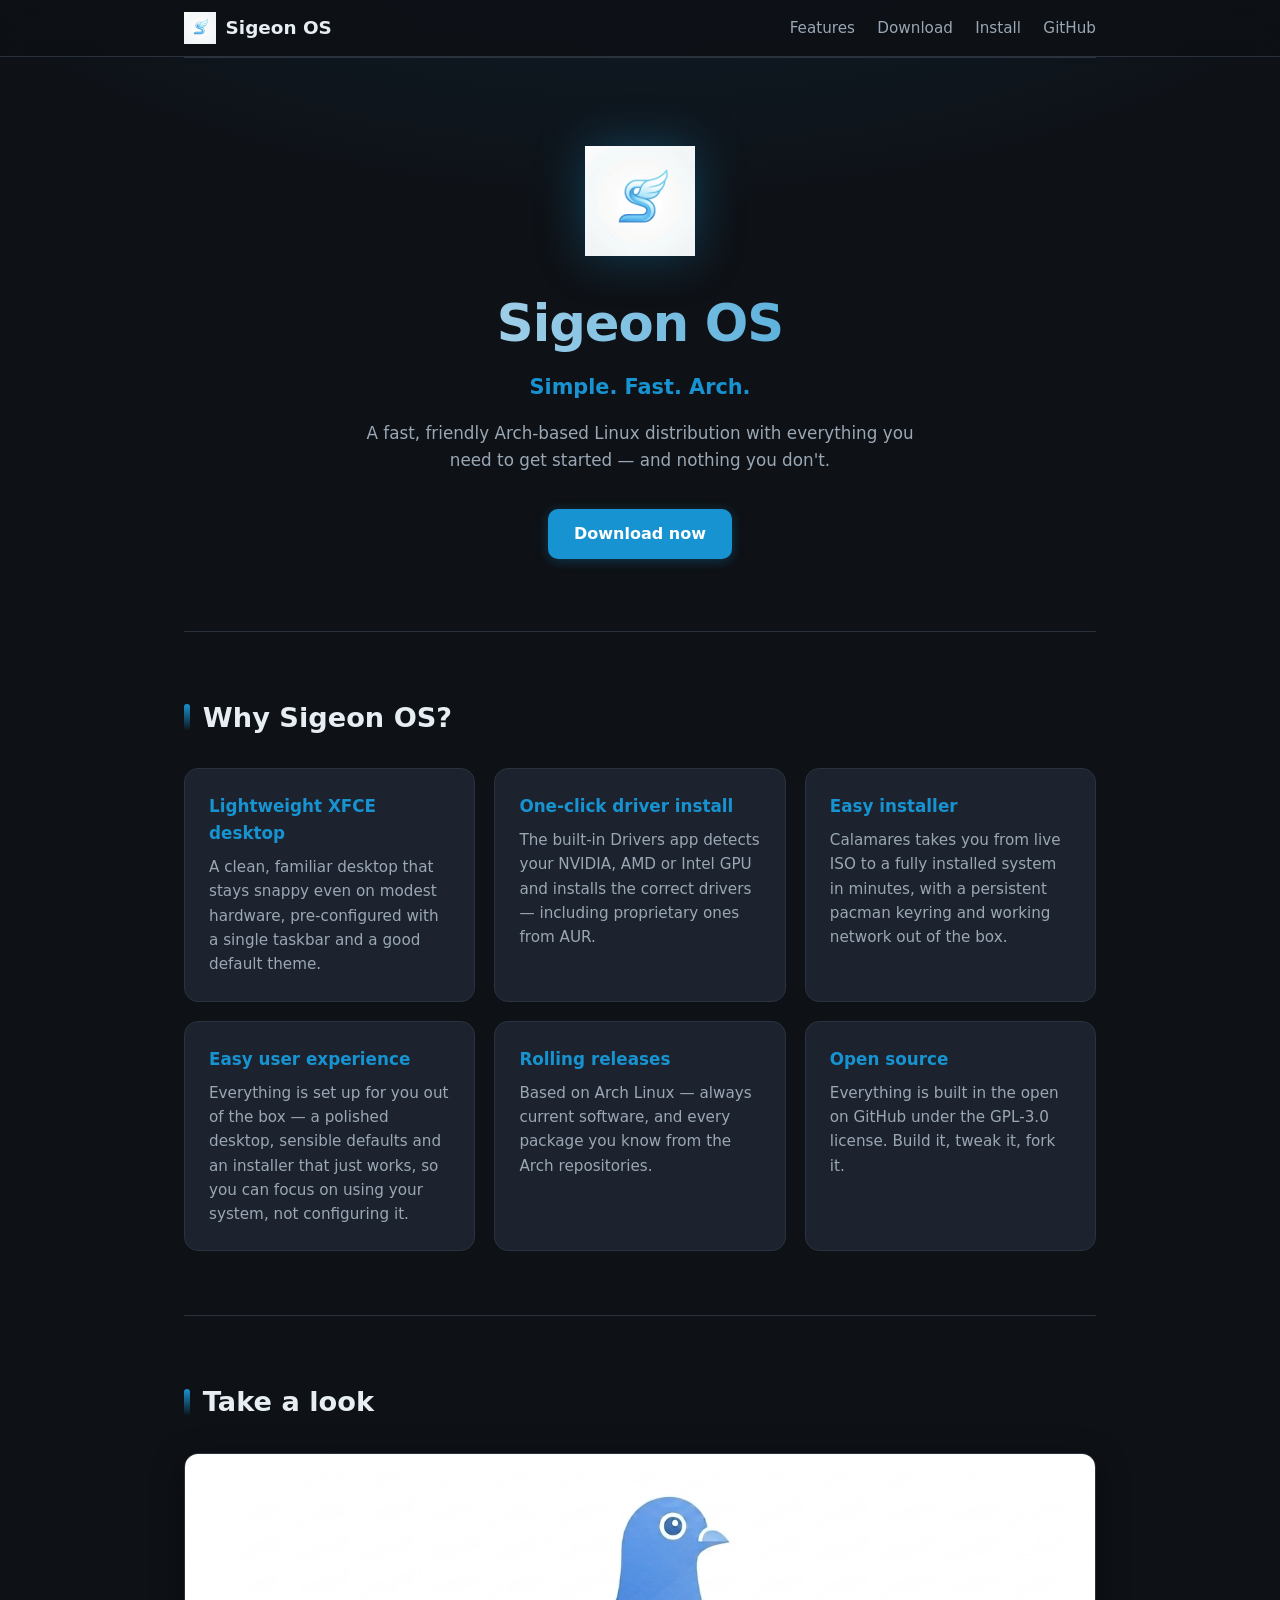
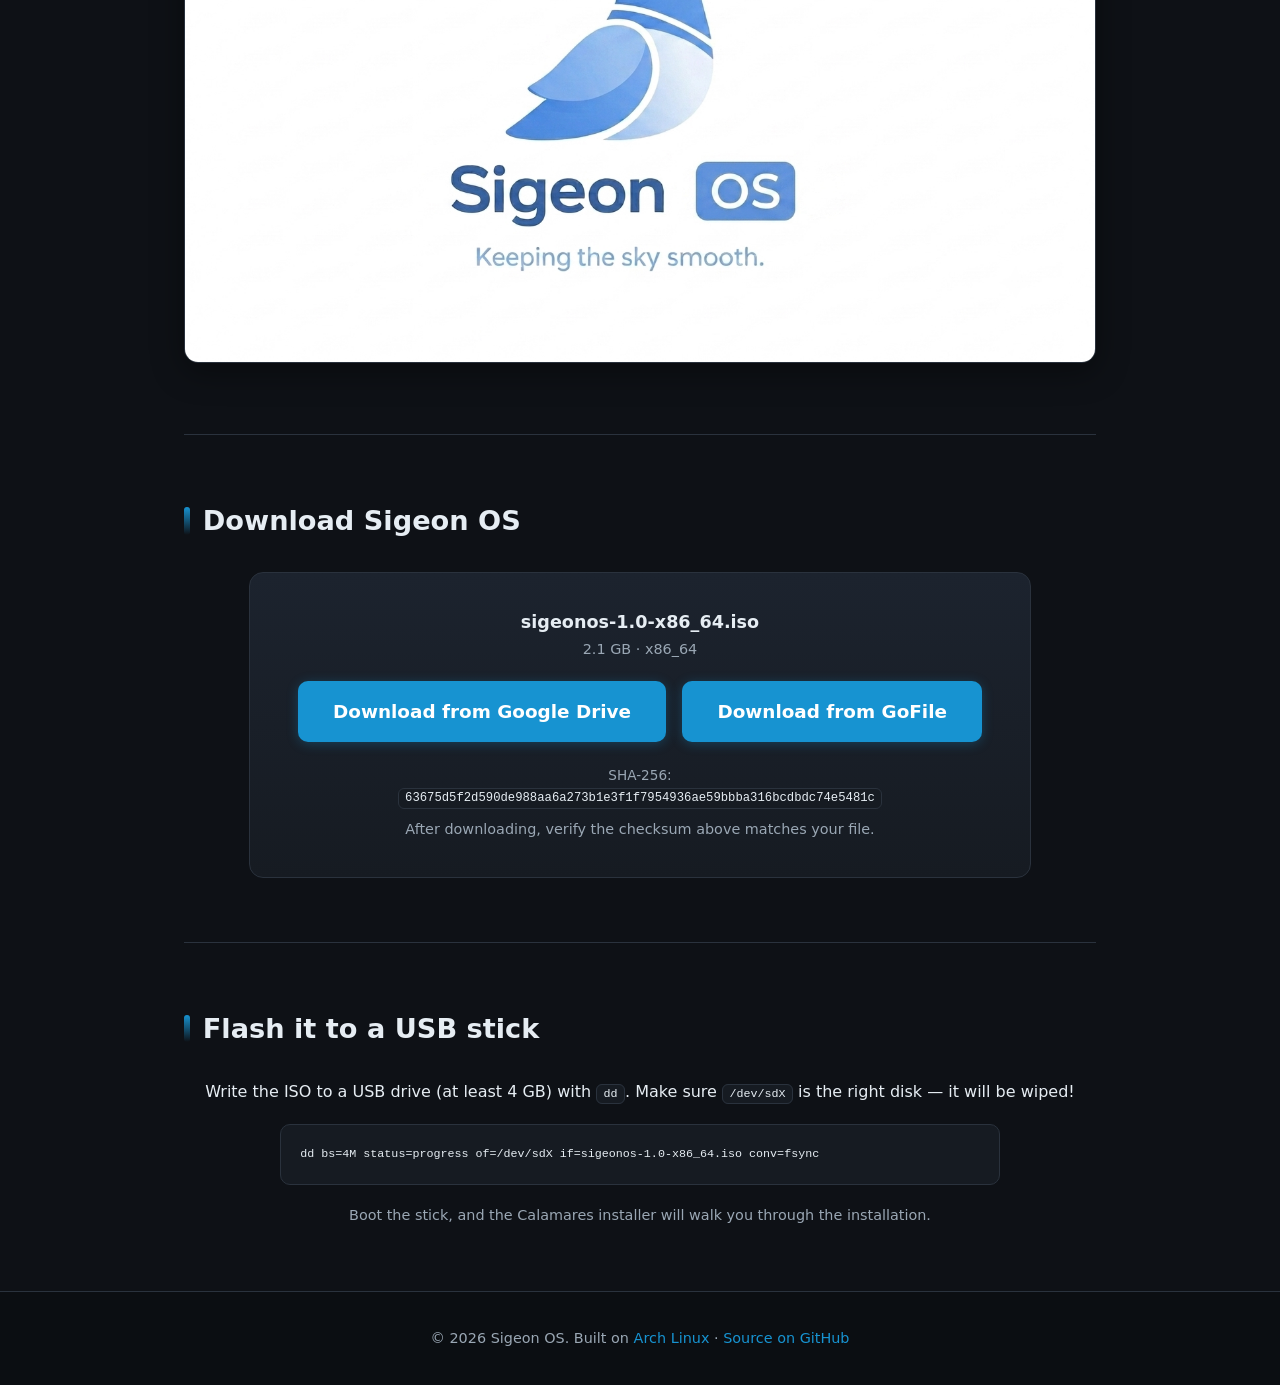
==== index.html @ 434809ed "Wire GoFile download link" ====
<!DOCTYPE html>
<html lang="en">
<head>
<meta charset="UTF-8">
<meta name="viewport" content="width=device-width, initial-scale=1.0">
<title>Sigeon OS — Simple. Fast. Arch.</title>
<meta name="description" content="Sigeon OS is an Arch-based Linux distribution with a fast XFCE desktop, one-click driver installation and an easy Calamares installer.">
<link rel="icon" type="image/png" href="assets/logo.png">
<link rel="stylesheet" href="styles.css">
</head>
<body>

<header class="nav">
  <div class="nav-inner">
    <a class="brand" href="#">
      <img src="assets/logo.png" alt="Sigeon OS logo" class="brand-logo">
      <span class="brand-name">Sigeon OS</span>
    </a>
    <nav>
      <a href="#features">Features</a>
      <a href="#download">Download</a>
      <a href="#install">Install</a>
      <a href="https://github.com/SigeonOSDeveloper/sigeonos" target="_blank" rel="noopener">GitHub</a>
    </nav>
  </div>
</header>

<main>
  <section class="hero">
    <img src="assets/logo.png" alt="Sigeon OS logo" class="hero-logo">
    <h1>Sigeon OS</h1>
    <p class="tagline">Simple. Fast. Arch.</p>
    <p class="sub">A fast, friendly Arch-based Linux distribution with everything you need to get started — and nothing you don't.</p>
    <a class="btn btn-primary" href="#download">Download now</a>
  </section>

  <section id="features" class="features">
    <h2>Why Sigeon OS?</h2>
    <div class="grid">
      <div class="card">
        <h3>Lightweight XFCE desktop</h3>
        <p>A clean, familiar desktop that stays snappy even on modest hardware, pre-configured with a single taskbar and a good default theme.</p>
      </div>
      <div class="card">
        <h3>One-click driver install</h3>
        <p>The built-in Drivers app detects your NVIDIA, AMD or Intel GPU and installs the correct drivers — including proprietary ones from AUR.</p>
      </div>
      <div class="card">
        <h3>Easy installer</h3>
        <p>Calamares takes you from live ISO to a fully installed system in minutes, with a persistent pacman keyring and working network out of the box.</p>
      </div>
      <div class="card">
        <h3>Easy user experience</h3>
        <p>Everything is set up for you out of the box — a polished desktop, sensible defaults and an installer that just works, so you can focus on using your system, not configuring it.</p>
      </div>
      <div class="card">
        <h3>Rolling releases</h3>
        <p>Based on Arch Linux — always current software, and every package you know from the Arch repositories.</p>
      </div>
      <div class="card">
        <h3>Open source</h3>
        <p>Everything is built in the open on GitHub under the GPL-3.0 license. Build it, tweak it, fork it.</p>
      </div>
    </div>
  </section>

  <section id="screenshot" class="screenshot">
    <h2>Take a look</h2>
    <img src="assets/wallpaper.png" alt="Sigeon OS default wallpaper">
  </section>

  <section id="download" class="download">
    <h2>Download Sigeon OS</h2>
    <div class="dl-box">
      <div class="dl-meta">
        <span class="dl-version">sigeonos-1.0-x86_64.iso</span>
        <span class="dl-size">2.1 GB · x86_64</span>
      </div>
      <div class="dl-buttons">
        <a class="btn btn-primary btn-big" href="https://drive.usercontent.google.com/download?id=1mO9aN24s_1cEXQhYWsi2OQilsCZR2HT5&export=download&confirm=t">Download from Google Drive</a>
        <a class="btn btn-primary btn-big" href="https://gofile.io/d/fT5wEEZM">Download from GoFile</a>
      </div>
      <p class="checksum">SHA-256:<br><code>63675d5f2d590de988aa6a273b1e3f1f7954936ae59bbba316bcdbdc74e5481c</code></p>
      <p class="hint">After downloading, verify the checksum above matches your file.</p>
    </div>
  </section>

  <section id="install" class="install">
    <h2>Flash it to a USB stick</h2>
    <p>Write the ISO to a USB drive (at least 4 GB) with <code>dd</code>. Make sure <code>/dev/sdX</code> is the right disk — it will be wiped!</p>
    <pre><code>dd bs=4M status=progress of=/dev/sdX if=sigeonos-1.0-x86_64.iso conv=fsync</code></pre>
    <p class="hint">Boot the stick, and the Calamares installer will walk you through the installation.</p>
  </section>
</main>

<footer>
  <p>&copy; 2026 Sigeon OS. Built on <a href="https://archlinux.org" target="_blank" rel="noopener">Arch Linux</a> · <a href="https://github.com/SigeonOSDeveloper/sigeonos" target="_blank" rel="noopener">Source on GitHub</a></p>
</footer>

</body>
</html>
---- styles.css ----
:root {
  --bg: #0e1116;
  --bg-2: #161b22;
  --card: #1c232e;
  --text: #e6edf3;
  --muted: #9aa7b4;
  --accent: #1793d1;
  --accent-hover: #2fa9e8;
  --accent-glow: rgba(23, 147, 209, 0.35);
  --border: #2a323d;
}

* { margin: 0; padding: 0; box-sizing: border-box; }

html { scroll-behavior: smooth; }

body {
  background:
    radial-gradient(1200px 600px at 50% -200px, rgba(23, 147, 209, 0.14), transparent 70%),
    var(--bg);
  color: var(--text);
  font-family: "Segoe UI", system-ui, -apple-system, sans-serif;
  line-height: 1.6;
}

::selection { background: var(--accent); color: #fff; }

a { color: var(--accent); text-decoration: none; transition: color 0.15s ease; }
a:hover { color: var(--accent-hover); }

section[id] { scroll-margin-top: 70px; }

.nav {
  position: sticky;
  top: 0;
  background: rgba(14, 17, 22, 0.85);
  backdrop-filter: blur(10px);
  -webkit-backdrop-filter: blur(10px);
  border-bottom: 1px solid var(--border);
  z-index: 10;
}

.nav-inner {
  max-width: 960px;
  margin: 0 auto;
  padding: 0.75rem 1.5rem;
  display: flex;
  align-items: center;
  justify-content: space-between;
}

.brand { display: flex; align-items: center; gap: 0.6rem; }
.brand-logo { width: 32px; height: 32px; transition: transform 0.2s ease; }
.brand:hover .brand-logo { transform: rotate(-8deg) scale(1.08); }
.brand-name { font-weight: 700; font-size: 1.15rem; color: var(--text); }

.nav nav { display: flex; gap: 1.4rem; }
.nav nav a { color: var(--muted); font-size: 0.95rem; position: relative; }
.nav nav a::after {
  content: "";
  position: absolute;
  left: 0;
  bottom: -4px;
  width: 0;
  height: 2px;
  background: var(--accent);
  transition: width 0.2s ease;
}
.nav nav a:hover { color: var(--text); }
.nav nav a:hover::after { width: 100%; }

main { max-width: 960px; margin: 0 auto; padding: 0 1.5rem; }

.hero { text-align: center; padding: 5.5rem 0 4.5rem; }
.hero-logo {
  width: 110px;
  height: 110px;
  margin-bottom: 1.2rem;
  filter: drop-shadow(0 0 24px var(--accent-glow));
  animation: float 4s ease-in-out infinite;
}
@keyframes float {
  0%, 100% { transform: translateY(0); }
  50% { transform: translateY(-6px); }
}
.hero h1 {
  font-size: 3.2rem;
  letter-spacing: -0.02em;
  background: linear-gradient(90deg, var(--text), var(--accent));
  -webkit-background-clip: text;
  background-clip: text;
  -webkit-text-fill-color: transparent;
}
.tagline {
  color: var(--accent);
  font-size: 1.3rem;
  font-weight: 600;
  margin: 0.4rem 0 1rem;
}
.sub { color: var(--muted); max-width: 560px; margin: 0 auto 2.2rem; font-size: 1.05rem; }

.btn {
  display: inline-block;
  padding: 0.75rem 1.6rem;
  border-radius: 10px;
  font-weight: 600;
  font-size: 1rem;
  transition: transform 0.15s ease, box-shadow 0.15s ease, background 0.15s ease;
}
.btn-primary { background: var(--accent); color: #fff; box-shadow: 0 2px 12px rgba(23, 147, 209, 0.3); }
.btn-primary:hover {
  background: var(--accent-hover);
  color: #fff;
  transform: translateY(-2px);
  box-shadow: 0 6px 24px var(--accent-glow);
}
.btn-big { padding: 1rem 2.2rem; font-size: 1.15rem; }

section { padding: 4rem 0; border-top: 1px solid var(--border); }

section h2 {
  font-size: 1.7rem;
  margin-bottom: 1.8rem;
  display: flex;
  align-items: center;
  gap: 0.8rem;
}
section h2::before {
  content: "";
  width: 6px;
  height: 1.7rem;
  border-radius: 3px;
  background: linear-gradient(180deg, var(--accent), transparent);
}

.features .grid {
  display: grid;
  grid-template-columns: repeat(auto-fit, minmax(270px, 1fr));
  gap: 1.2rem;
}

.card {
  background: var(--card);
  border: 1px solid var(--border);
  border-radius: 14px;
  padding: 1.5rem;
  transition: transform 0.18s ease, box-shadow 0.18s ease, border-color 0.18s ease;
}
.card:hover {
  transform: translateY(-6px);
  border-color: var(--accent);
  box-shadow: 0 12px 32px rgba(0, 0, 0, 0.45), 0 0 20px var(--accent-glow);
}
.card h3 { font-size: 1.05rem; margin-bottom: 0.5rem; color: var(--accent); }
.card p { color: var(--muted); font-size: 0.95rem; }

.screenshot { text-align: center; }
.screenshot img {
  max-width: 100%;
  border-radius: 14px;
  border: 1px solid var(--border);
  box-shadow: 0 8px 32px rgba(0, 0, 0, 0.4);
  transition: transform 0.25s ease, box-shadow 0.25s ease;
}
.screenshot img:hover {
  transform: scale(1.015);
  box-shadow: 0 12px 40px rgba(0, 0, 0, 0.5);
}

.download, .install { text-align: center; }

.dl-box {
  display: inline-block;
  text-align: center;
  background: linear-gradient(180deg, var(--card), var(--bg-2));
  border: 1px solid var(--border);
  border-radius: 14px;
  padding: 2.2rem 3rem;
  max-width: 100%;
  transition: transform 0.18s ease, box-shadow 0.18s ease, border-color 0.18s ease;
}
.dl-box:hover {
  transform: translateY(-4px);
  border-color: var(--accent);
  box-shadow: 0 12px 32px rgba(0, 0, 0, 0.45), 0 0 20px var(--accent-glow);
}
.dl-meta { margin-bottom: 1.2rem; }
.dl-buttons { display: flex; flex-wrap: wrap; justify-content: center; gap: 1rem; }
.dl-version { display: block; font-weight: 700; font-size: 1.1rem; }
.dl-size { color: var(--muted); font-size: 0.9rem; }
.checksum { margin-top: 1.4rem; color: var(--muted); font-size: 0.85rem; word-break: break-all; }
.checksum code { color: var(--text); }

code {
  background: var(--bg-2);
  border: 1px solid var(--border);
  border-radius: 6px;
  padding: 0.15rem 0.4rem;
  font-size: 0.9em;
}

pre {
  text-align: left;
  background: var(--bg-2);
  border: 1px solid var(--border);
  border-radius: 10px;
  padding: 1.2rem;
  margin: 1.2rem auto;
  max-width: 720px;
  overflow-x: auto;
}
pre code { background: none; border: none; padding: 0; }

.hint { color: var(--muted); font-size: 0.9rem; margin-top: 0.6rem; }

footer {
  border-top: 1px solid var(--border);
  padding: 2.2rem 1.5rem;
  text-align: center;
  color: var(--muted);
  font-size: 0.9rem;
  background: rgba(0, 0, 0, 0.2);
}
footer a { color: var(--accent); }

@media (prefers-reduced-motion: reduce) {
  * { animation: none !important; transition: none !important; }
}

@media (max-width: 600px) {
  .nav-inner { flex-direction: column; gap: 0.5rem; }
  .hero h1 { font-size: 2.4rem; }
  .dl-box { padding: 1.6rem 1.2rem; }
}
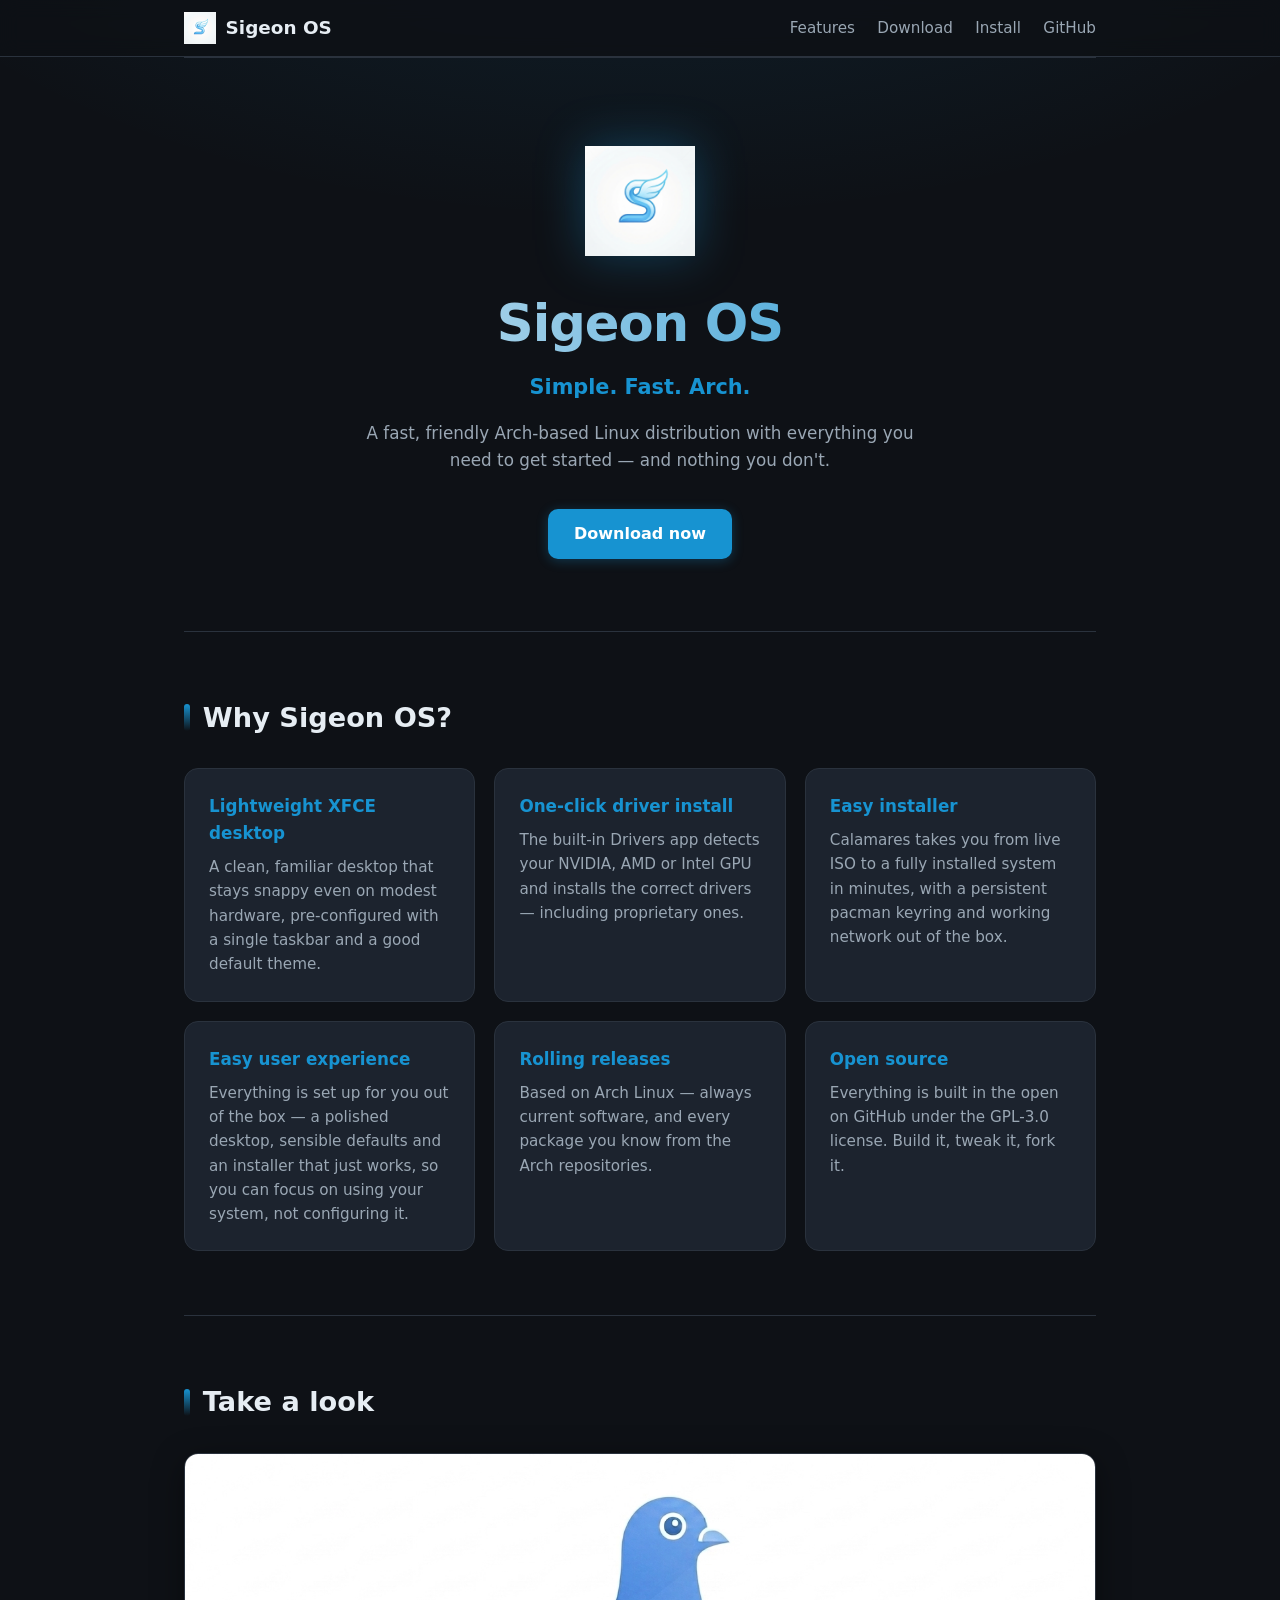
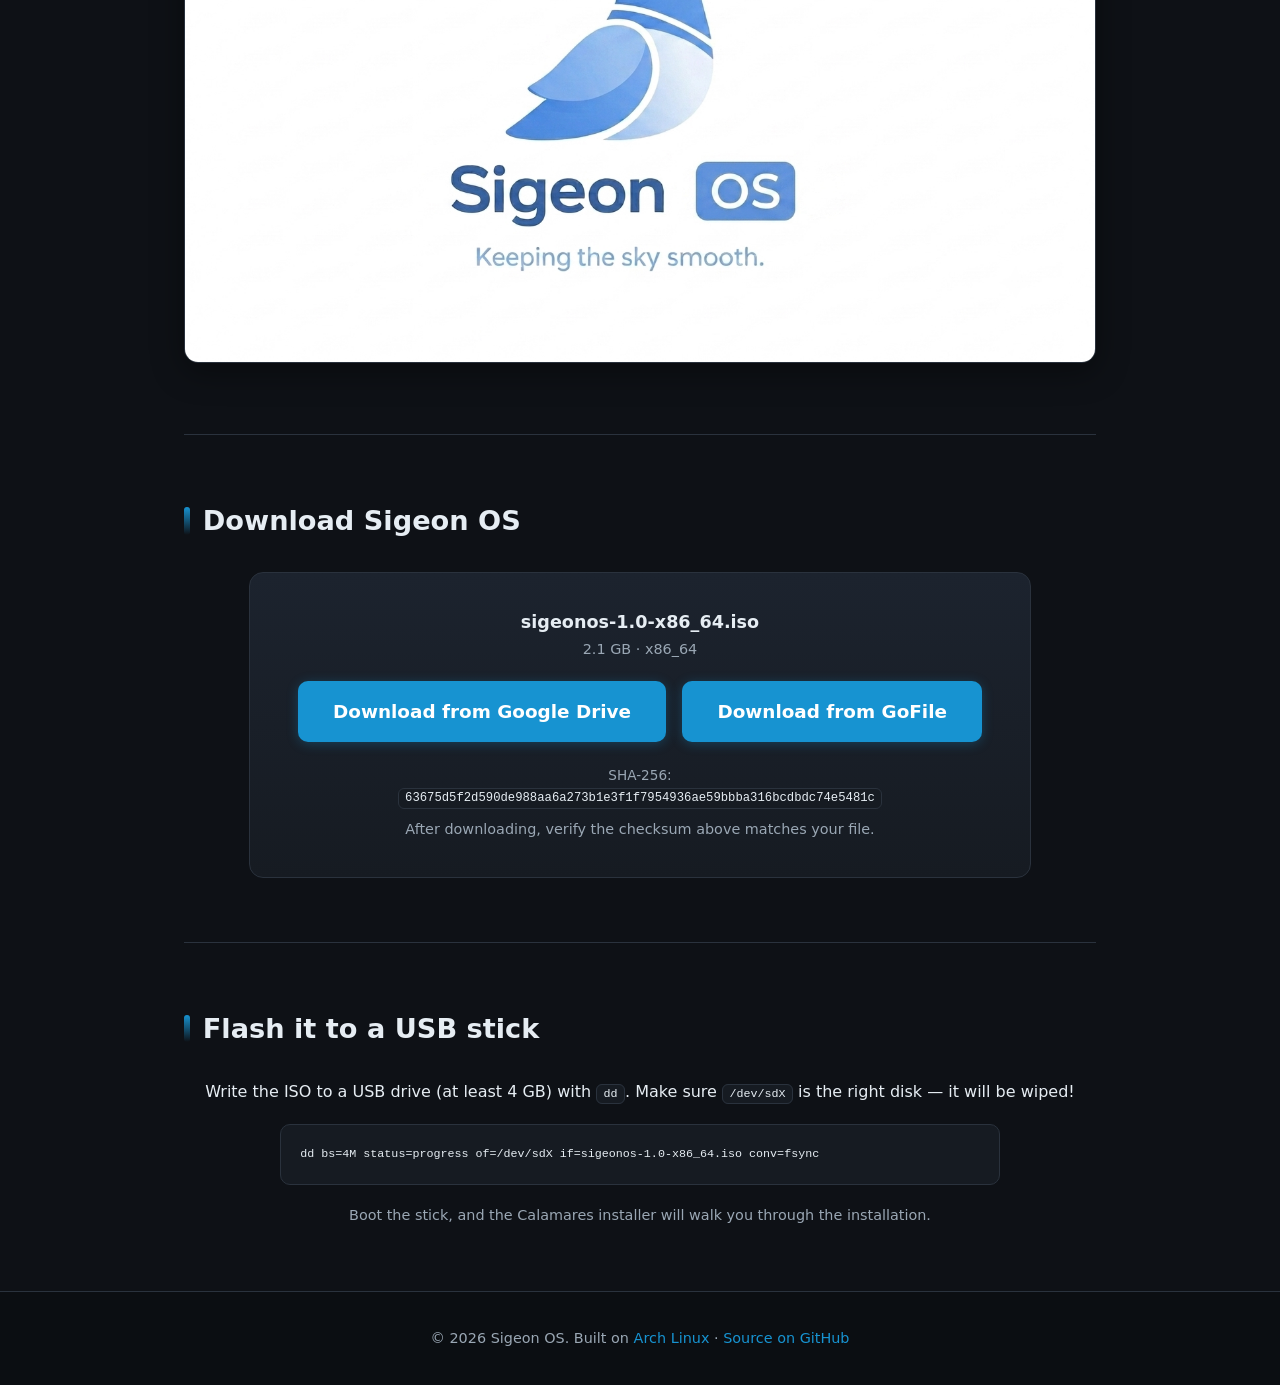
==== commit a2155e9b: "finish website" ====
--- a/index.html
+++ b/index.html
@@ -43,7 +43,7 @@
       </div>
       <div class="card">
         <h3>One-click driver install</h3>
-        <p>The built-in Drivers app detects your NVIDIA, AMD or Intel GPU and installs the correct drivers — including proprietary ones from AUR.</p>
+        <p>The built-in Drivers app detects your NVIDIA, AMD or Intel GPU and installs the correct drivers — including proprietary ones.</p>
       </div>
       <div class="card">
         <h3>Easy installer</h3>
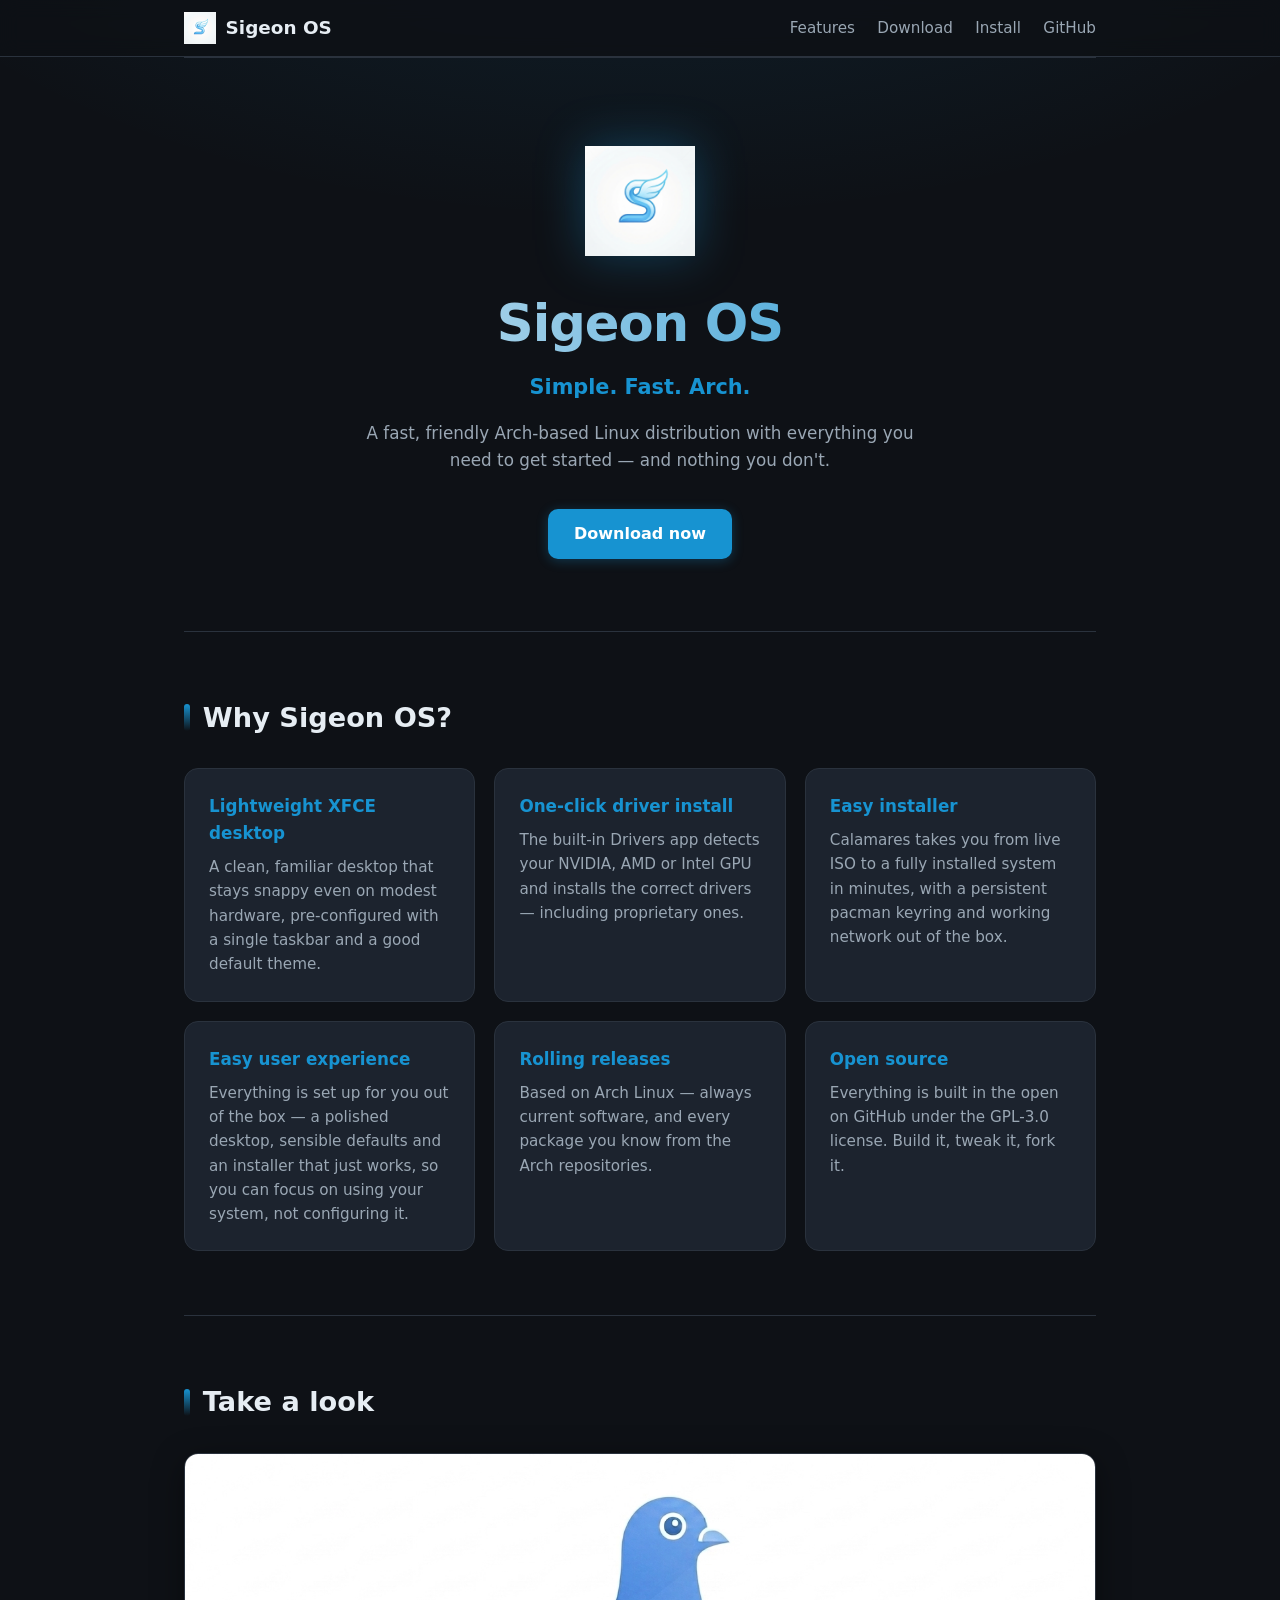
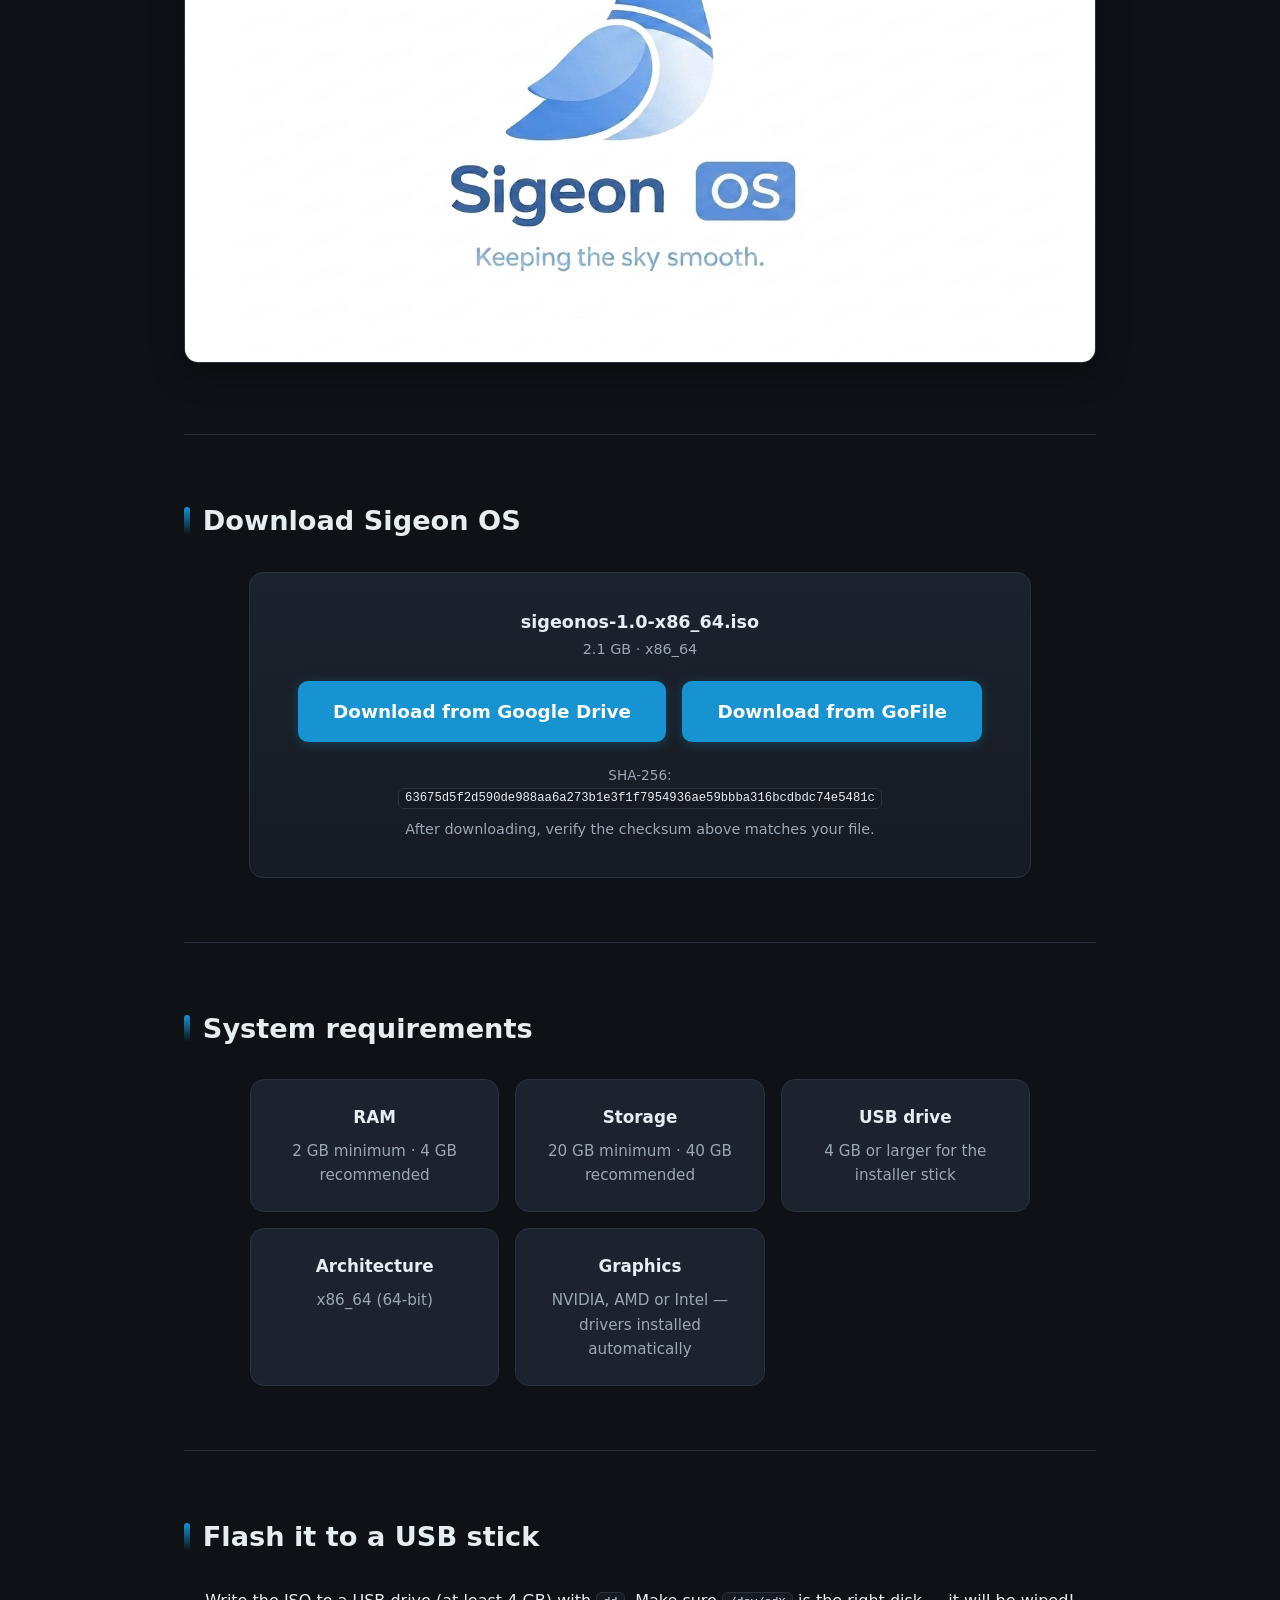
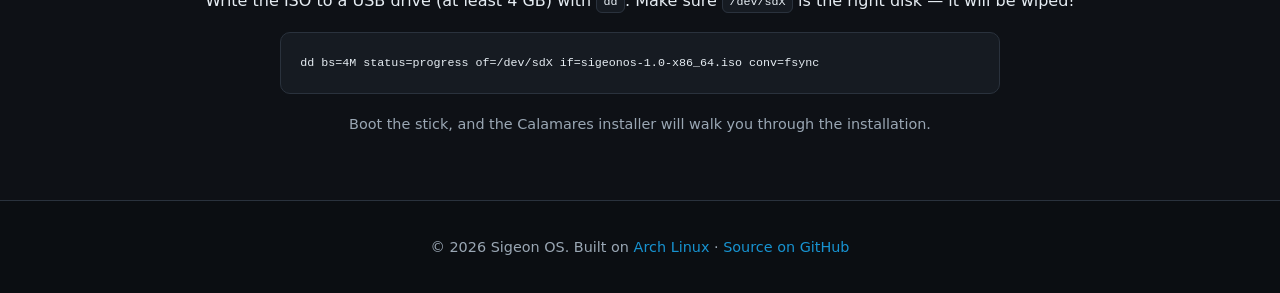
==== commit 0e1c67c4: "Add system requirements section" ====
--- a/index.html
+++ b/index.html
@@ -85,6 +85,17 @@
     </div>
   </section>
 
+  <section id="requirements" class="requirements">
+    <h2>System requirements</h2>
+    <div class="req-grid">
+      <div class="card"><h3>RAM</h3><p>2 GB minimum · 4 GB recommended</p></div>
+      <div class="card"><h3>Storage</h3><p>20 GB minimum · 40 GB recommended</p></div>
+      <div class="card"><h3>USB drive</h3><p>4 GB or larger for the installer stick</p></div>
+      <div class="card"><h3>Architecture</h3><p>x86_64 (64-bit)</p></div>
+      <div class="card"><h3>Graphics</h3><p>NVIDIA, AMD or Intel — drivers installed automatically</p></div>
+    </div>
+  </section>
+
   <section id="install" class="install">
     <h2>Flash it to a USB stick</h2>
     <p>Write the ISO to a USB drive (at least 4 GB) with <code>dd</code>. Make sure <code>/dev/sdX</code> is the right disk — it will be wiped!</p>
--- a/styles.css
+++ b/styles.css
@@ -167,6 +167,17 @@
   box-shadow: 0 12px 40px rgba(0, 0, 0, 0.5);
 }
 
+.requirements { text-align: center; }
+.req-grid {
+  display: grid;
+  grid-template-columns: repeat(auto-fit, minmax(220px, 1fr));
+  gap: 1rem;
+  max-width: 780px;
+  margin: 0 auto;
+}
+.req-grid .card h3 { color: var(--text); }
+.req-grid .card p { color: var(--muted); }
+
 .download, .install { text-align: center; }
 
 .dl-box {
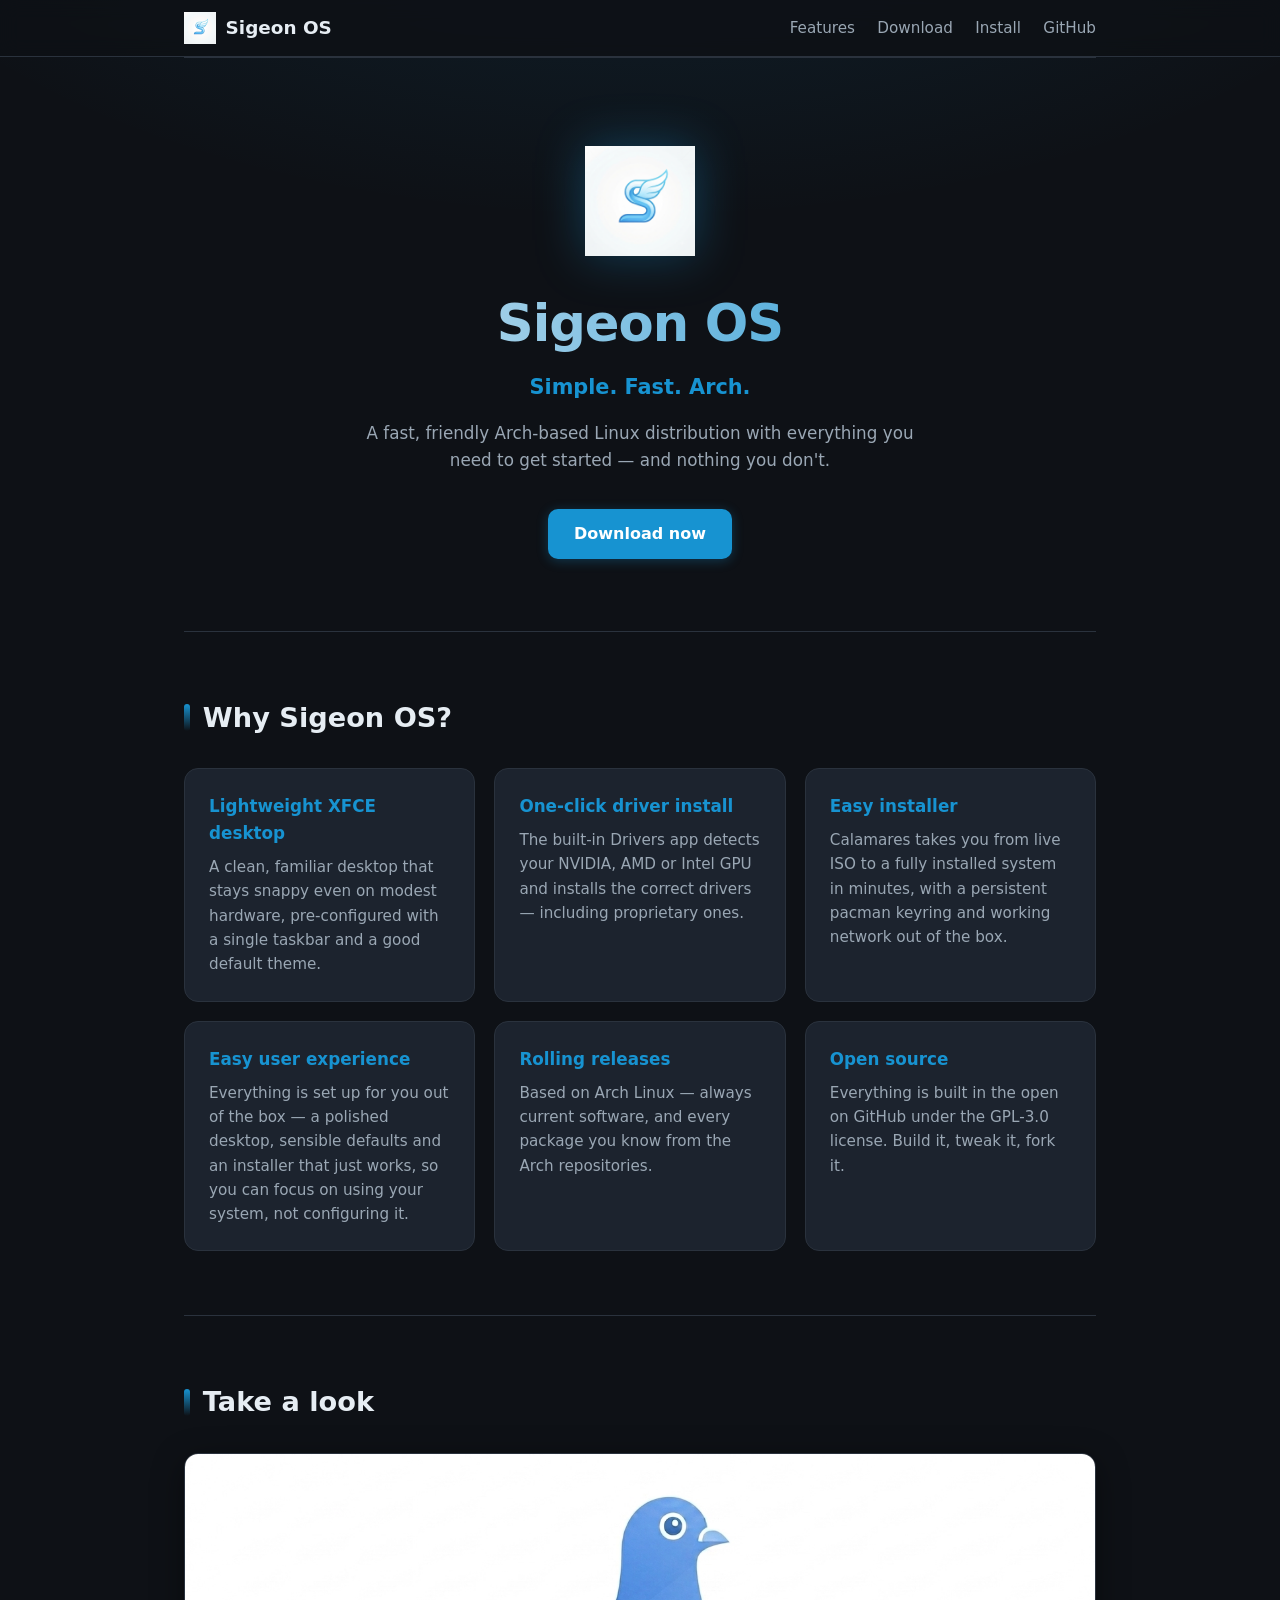
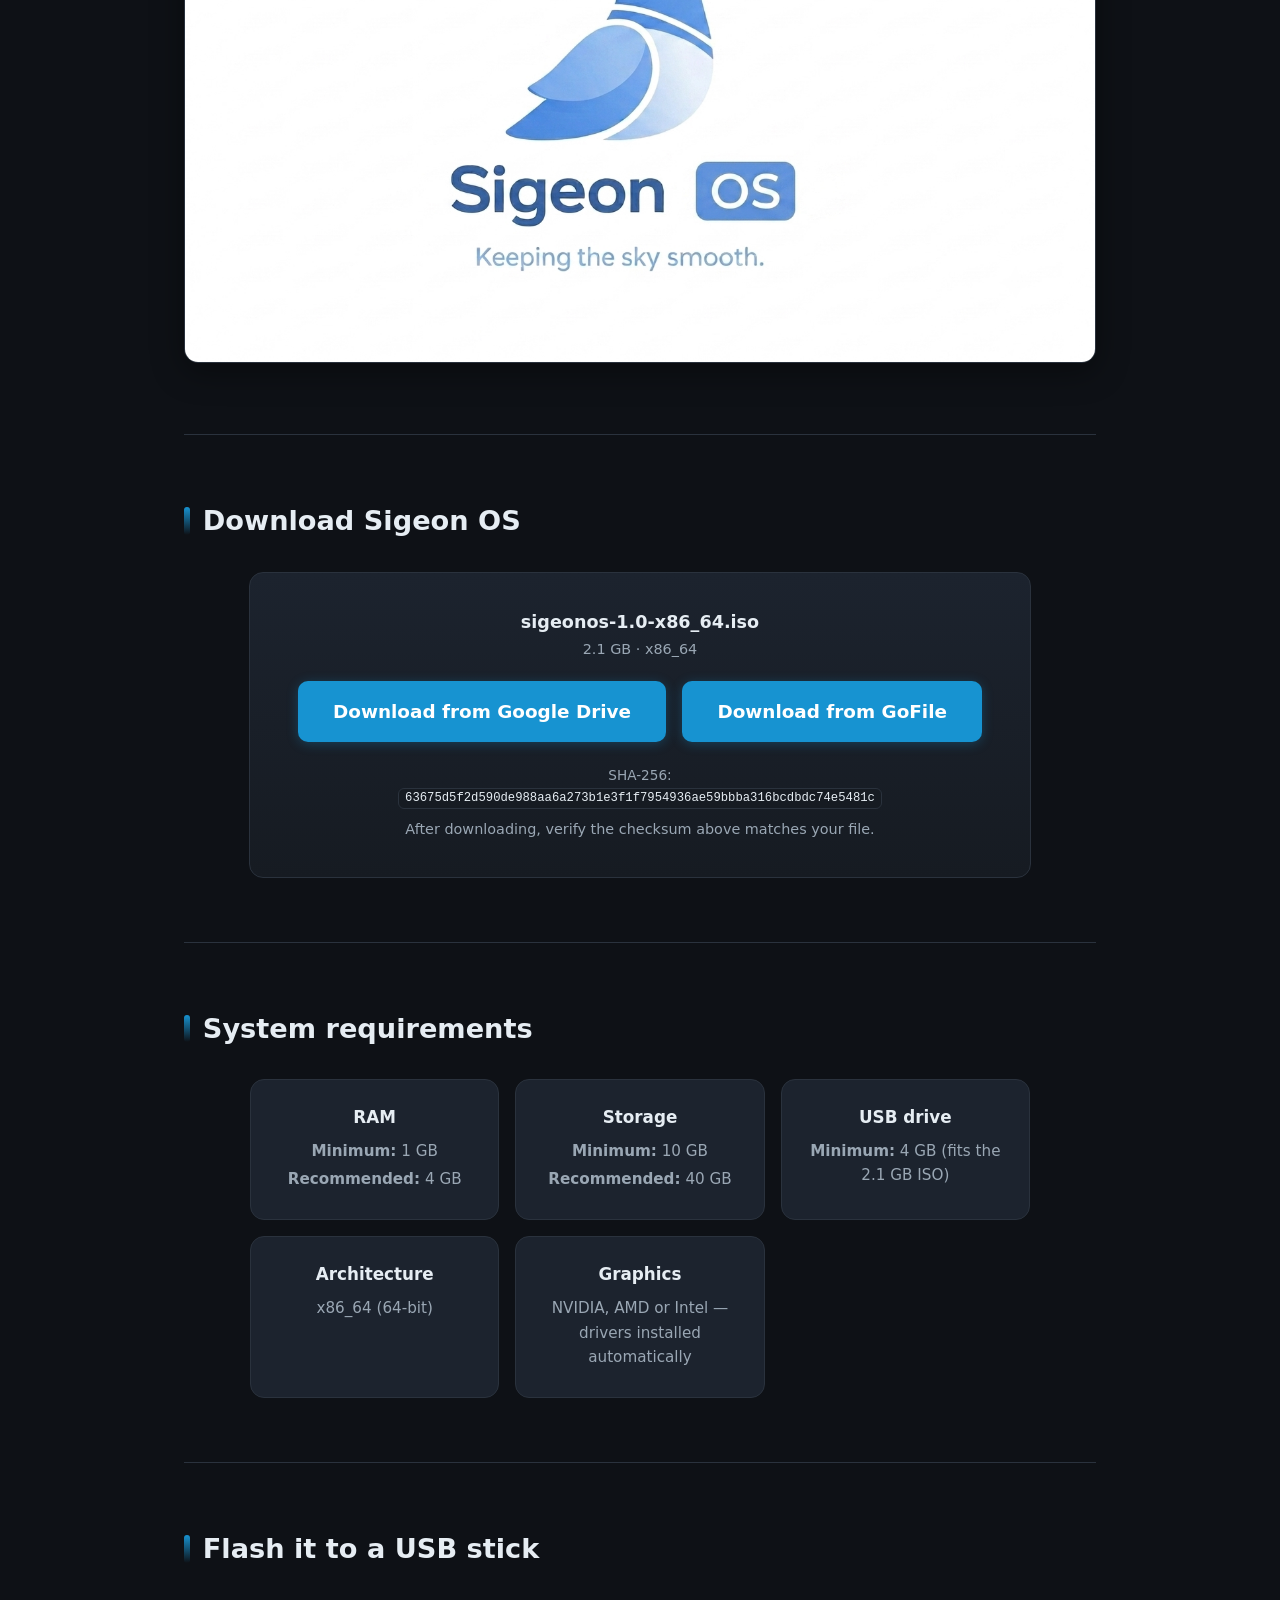
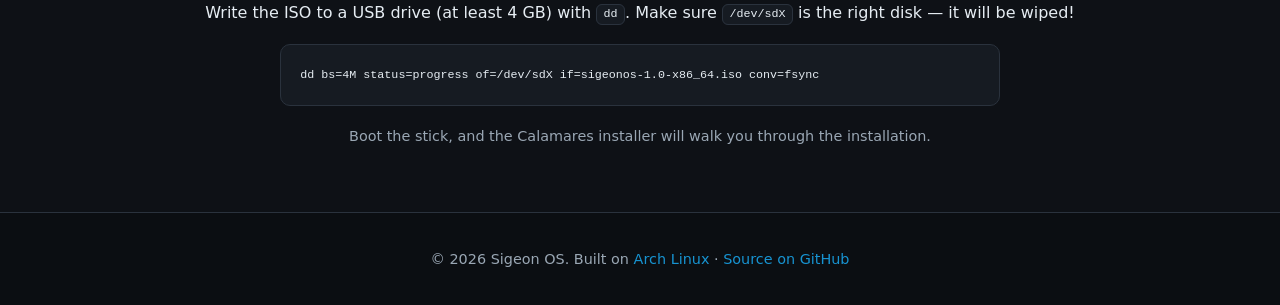
==== commit 6a9633b9: "Requirements: minimum to install and function + recommended" ====
--- a/index.html
+++ b/index.html
@@ -88,11 +88,28 @@
   <section id="requirements" class="requirements">
     <h2>System requirements</h2>
     <div class="req-grid">
-      <div class="card"><h3>RAM</h3><p>2 GB minimum · 4 GB recommended</p></div>
-      <div class="card"><h3>Storage</h3><p>20 GB minimum · 40 GB recommended</p></div>
-      <div class="card"><h3>USB drive</h3><p>4 GB or larger for the installer stick</p></div>
-      <div class="card"><h3>Architecture</h3><p>x86_64 (64-bit)</p></div>
-      <div class="card"><h3>Graphics</h3><p>NVIDIA, AMD or Intel — drivers installed automatically</p></div>
+      <div class="card">
+        <h3>RAM</h3>
+        <p class="req-min"><strong>Minimum:</strong> 1 GB</p>
+        <p class="req-rec"><strong>Recommended:</strong> 4 GB</p>
+      </div>
+      <div class="card">
+        <h3>Storage</h3>
+        <p class="req-min"><strong>Minimum:</strong> 10 GB</p>
+        <p class="req-rec"><strong>Recommended:</strong> 40 GB</p>
+      </div>
+      <div class="card">
+        <h3>USB drive</h3>
+        <p class="req-min"><strong>Minimum:</strong> 4 GB (fits the 2.1 GB ISO)</p>
+      </div>
+      <div class="card">
+        <h3>Architecture</h3>
+        <p class="req-min">x86_64 (64-bit)</p>
+      </div>
+      <div class="card">
+        <h3>Graphics</h3>
+        <p class="req-min">NVIDIA, AMD or Intel — drivers installed automatically</p>
+      </div>
     </div>
   </section>
 
--- a/styles.css
+++ b/styles.css
@@ -176,7 +176,9 @@
   margin: 0 auto;
 }
 .req-grid .card h3 { color: var(--text); }
-.req-grid .card p { color: var(--muted); }
+.req-grid .card p { margin-bottom: 0.25rem; }
+.req-min { color: var(--muted); font-size: 0.95rem; }
+.req-rec { color: var(--accent); font-size: 0.95rem; }
 
 .download, .install { text-align: center; }
 
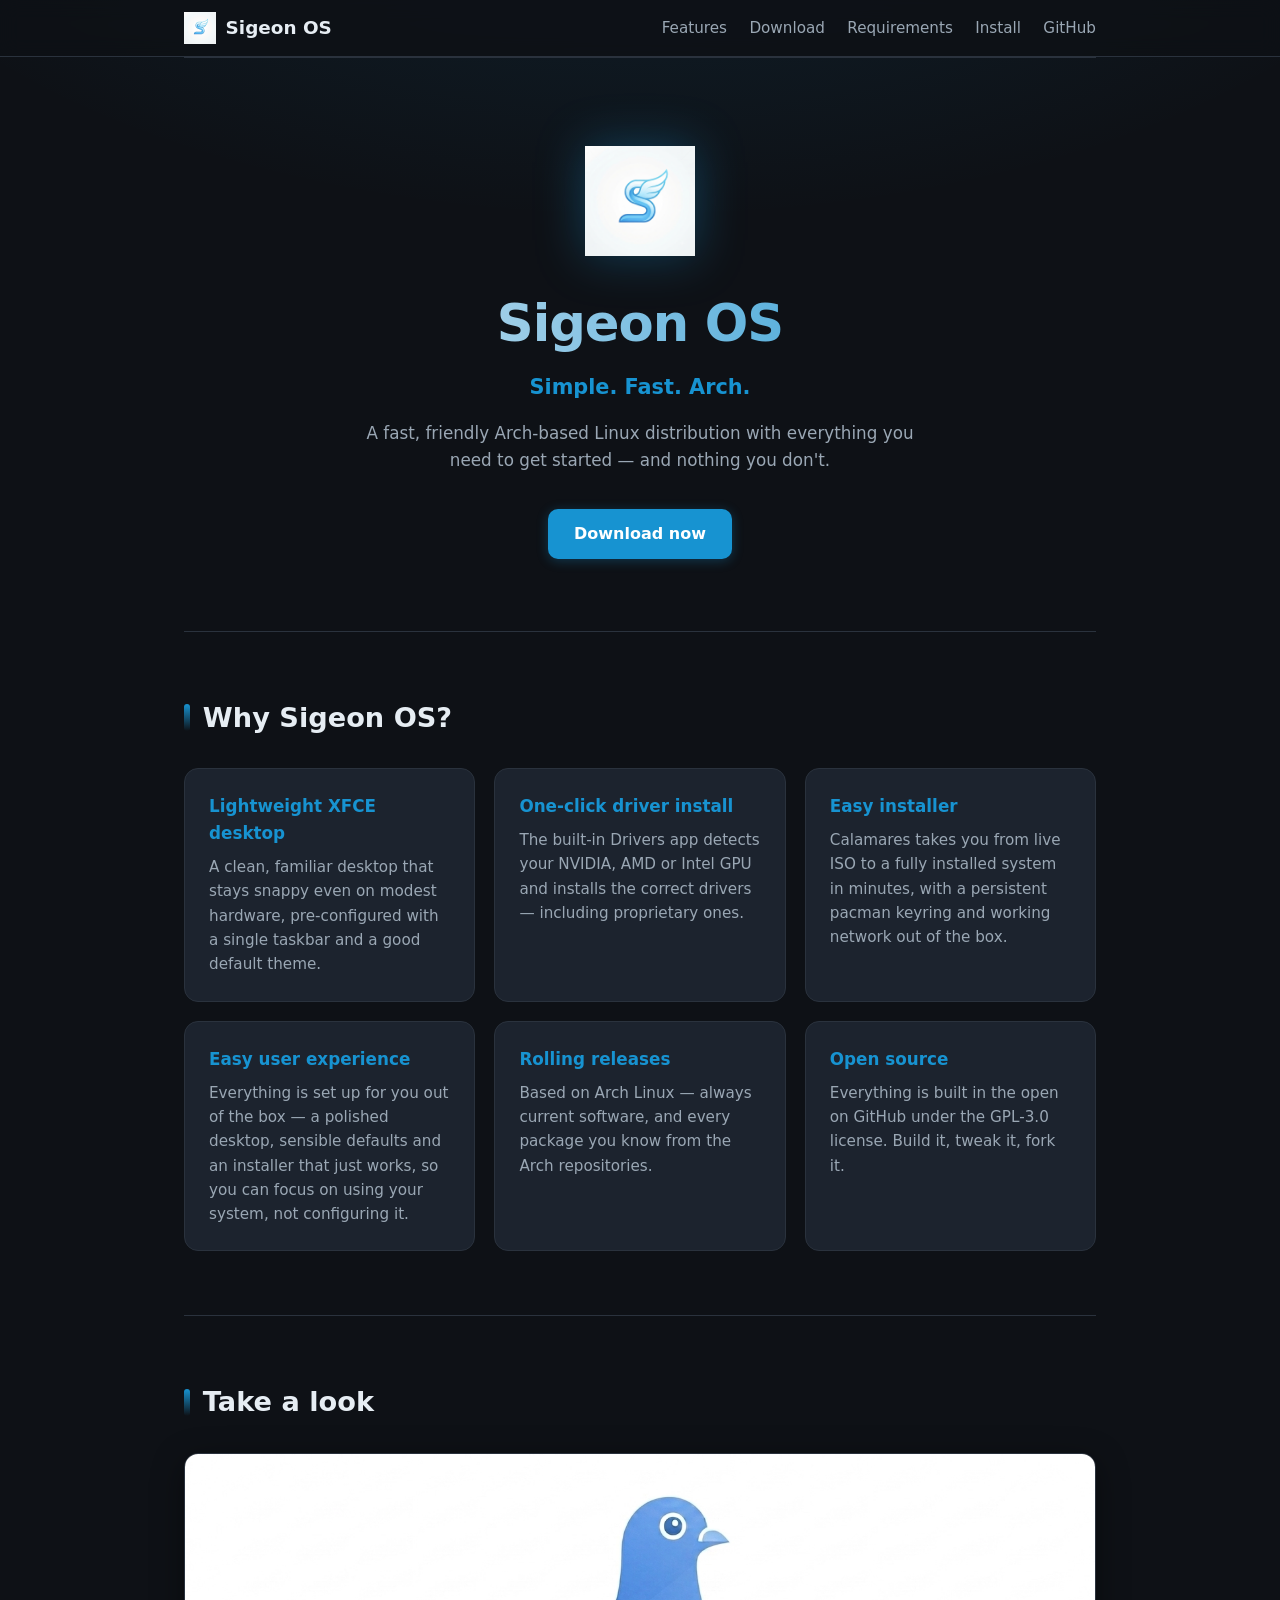
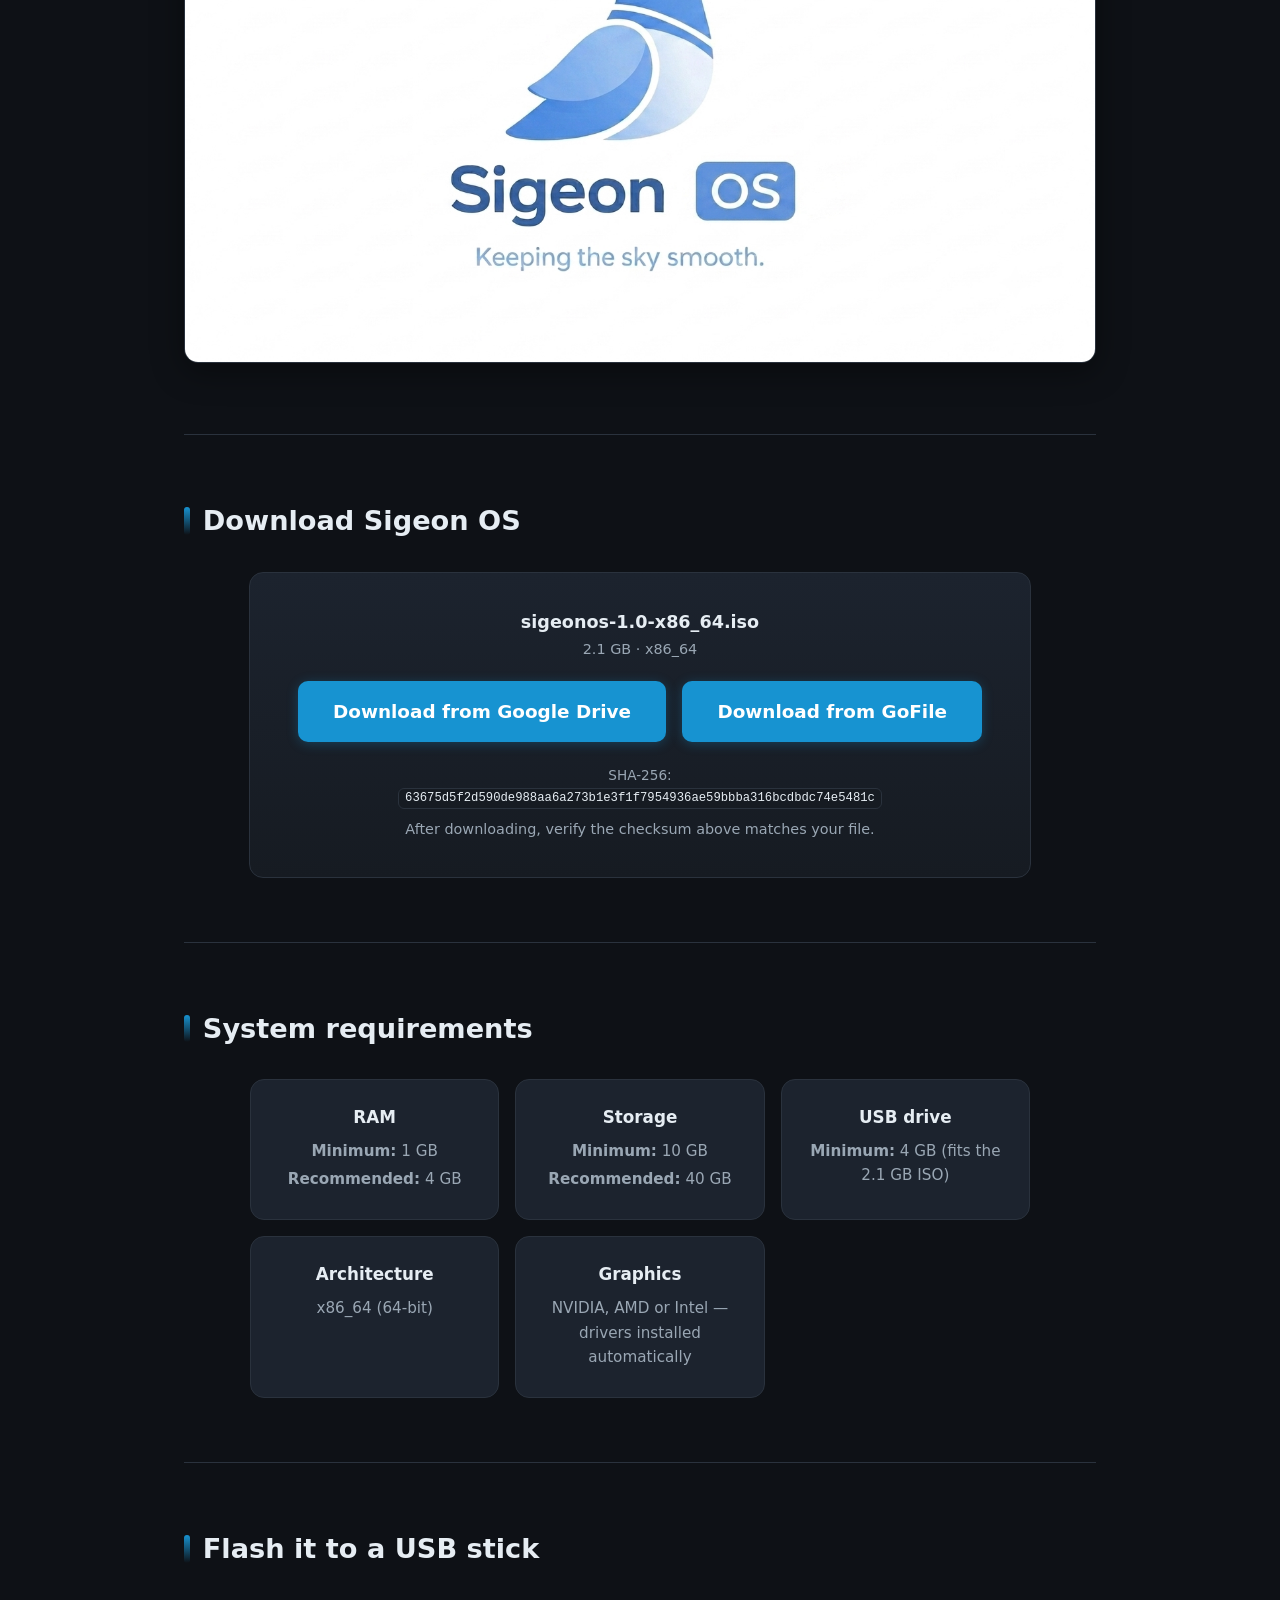
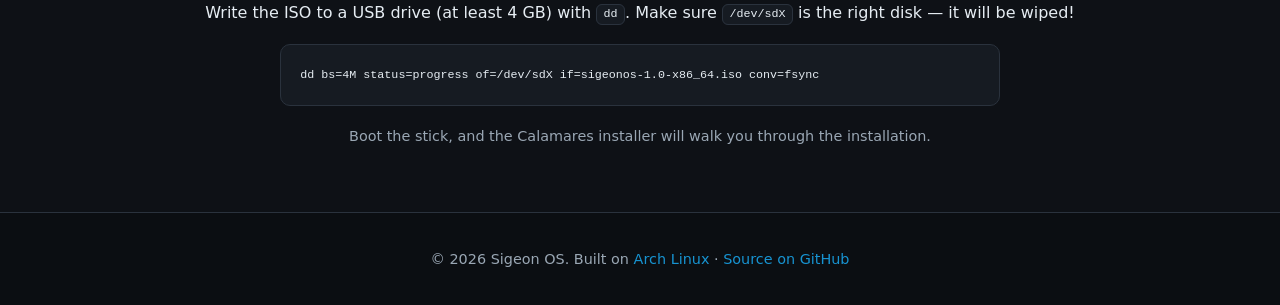
==== commit 14ea2b53: "Add Requirements to nav bar" ====
--- a/index.html
+++ b/index.html
@@ -19,6 +19,7 @@
     <nav>
       <a href="#features">Features</a>
       <a href="#download">Download</a>
+      <a href="#requirements">Requirements</a>
       <a href="#install">Install</a>
       <a href="https://github.com/SigeonOSDeveloper/sigeonos" target="_blank" rel="noopener">GitHub</a>
     </nav>
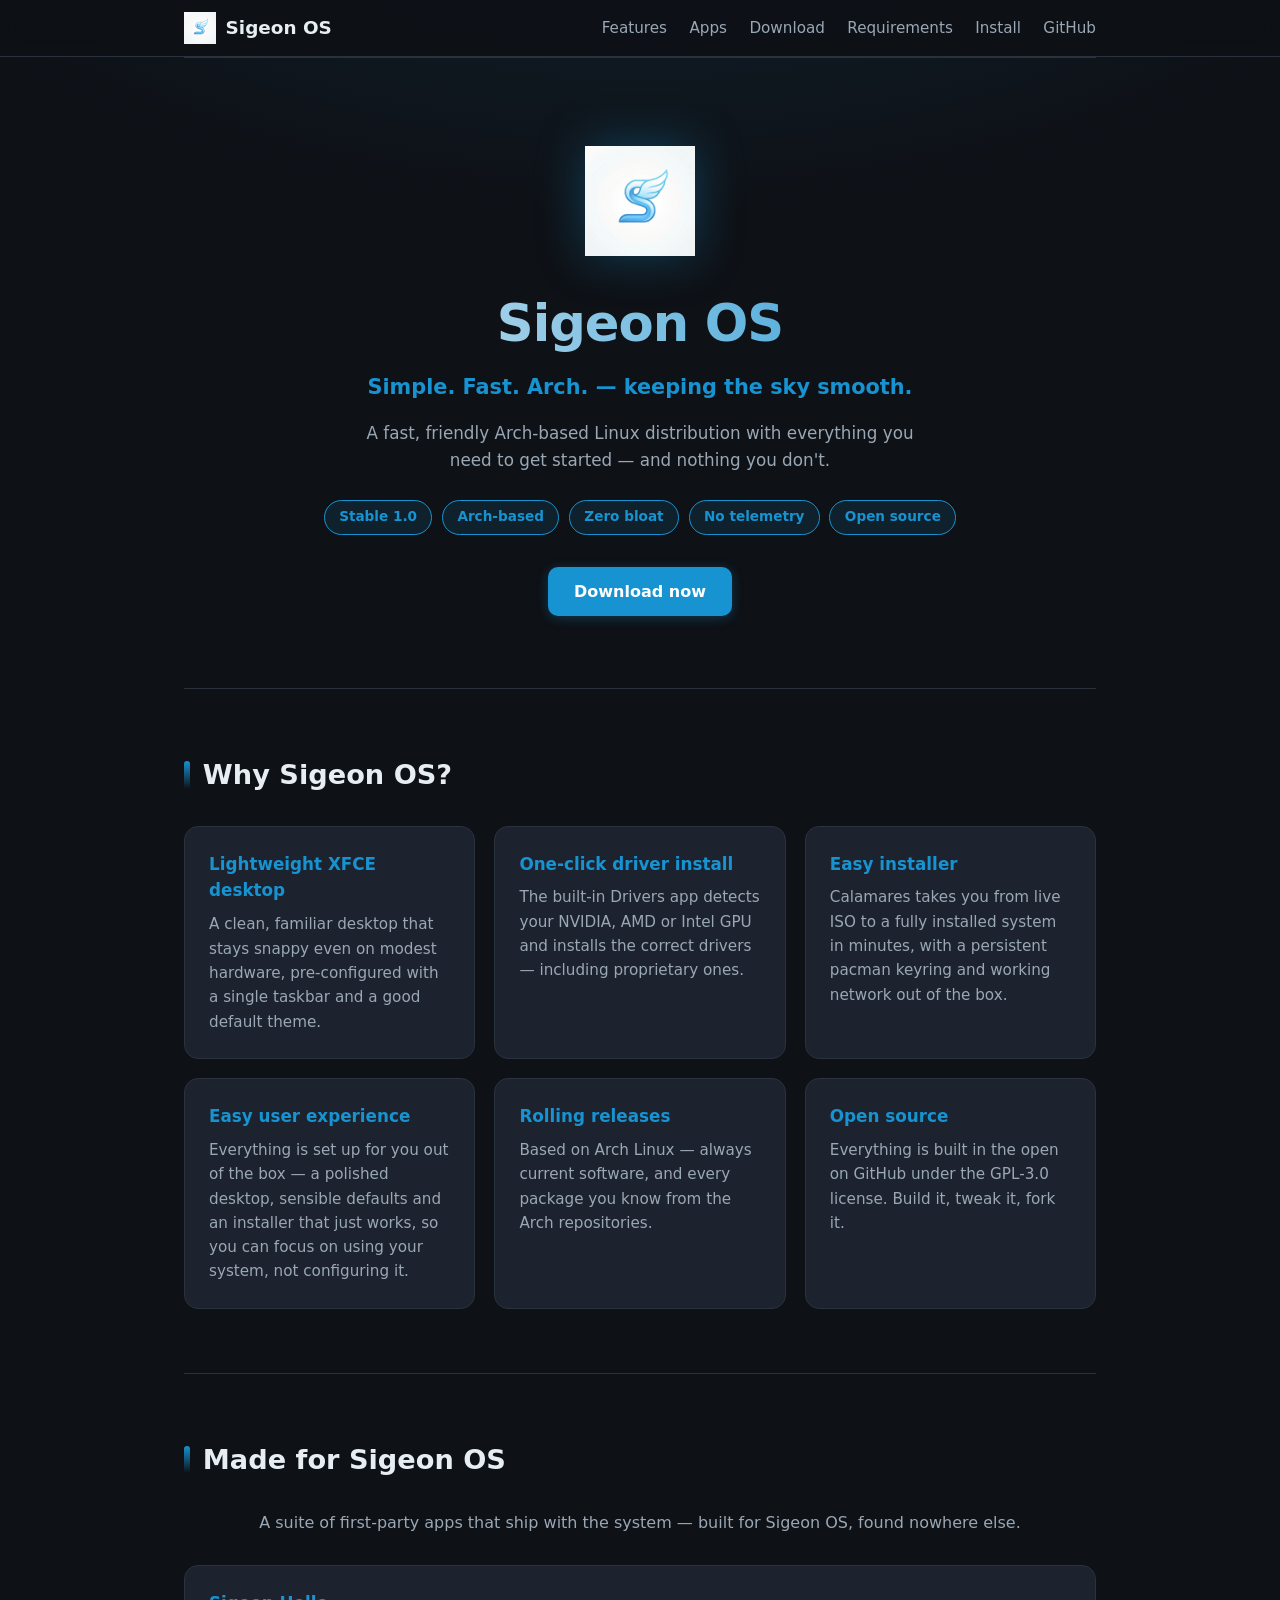
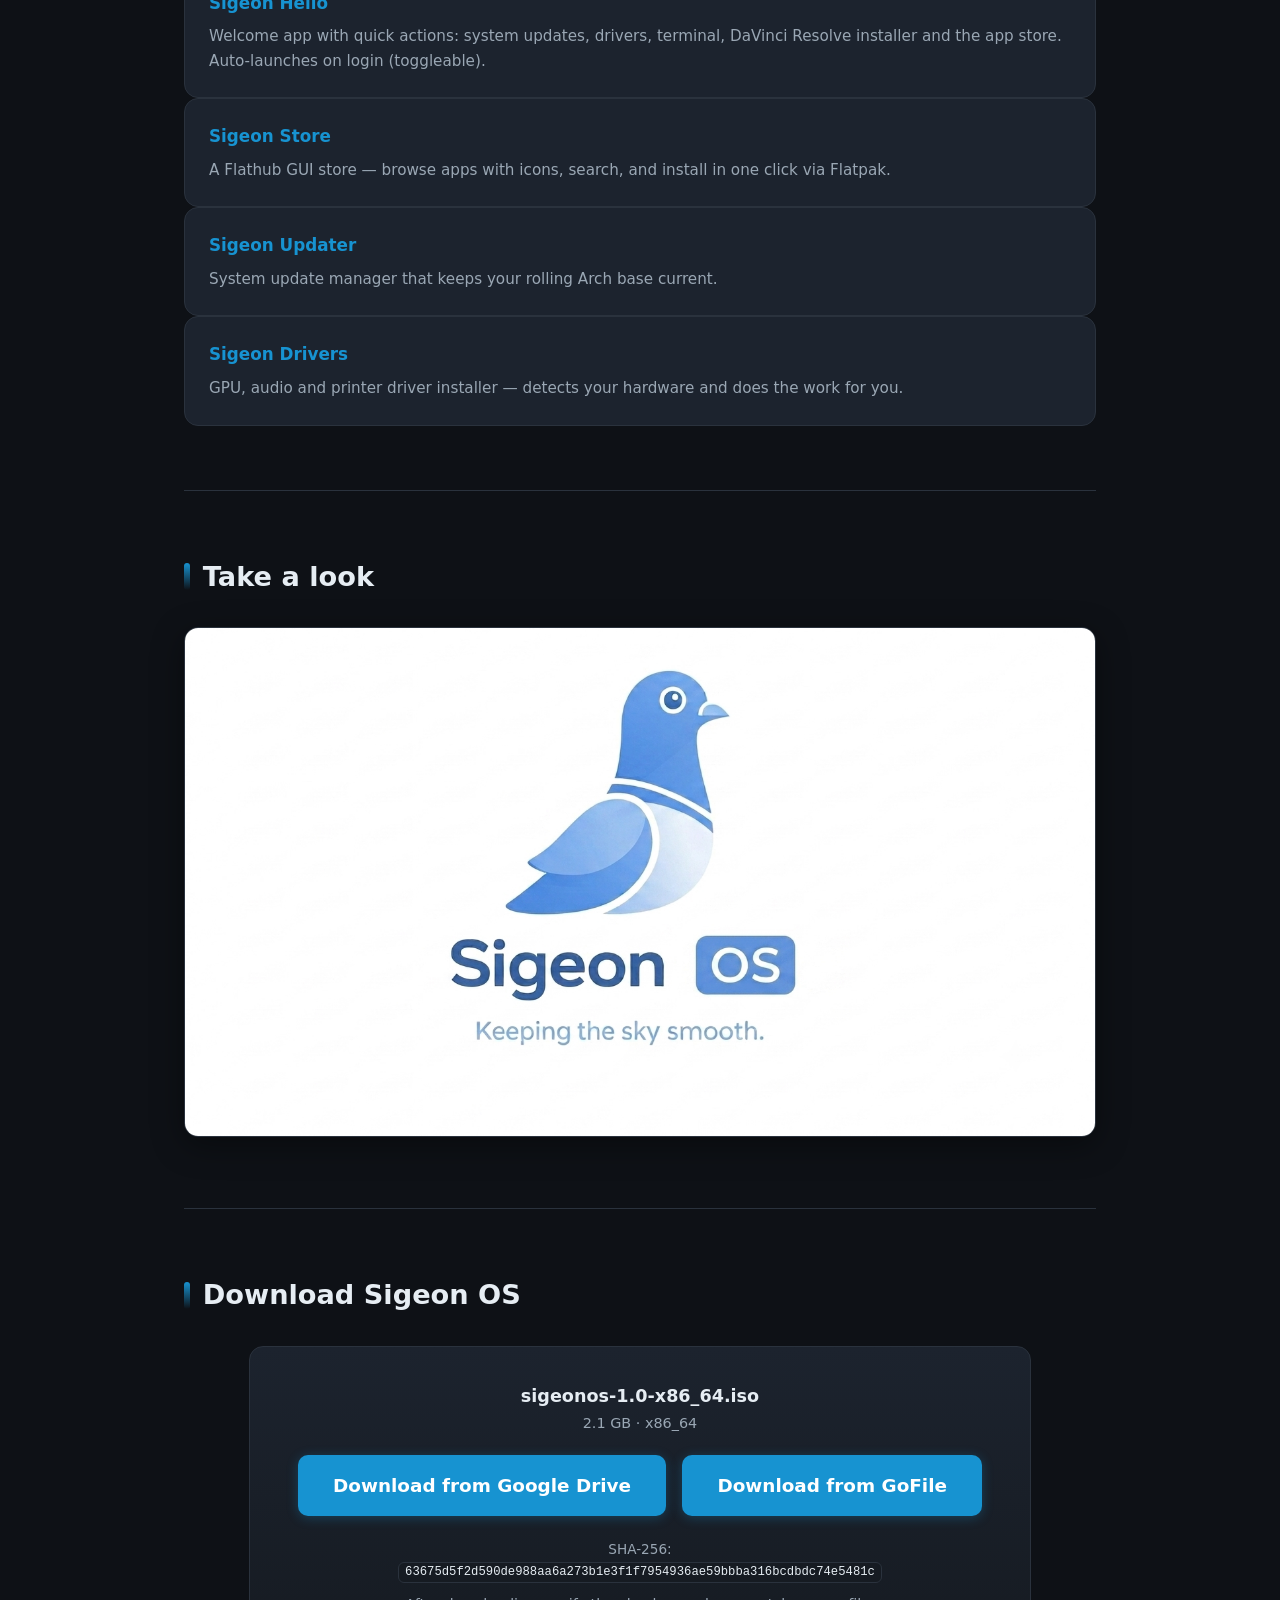
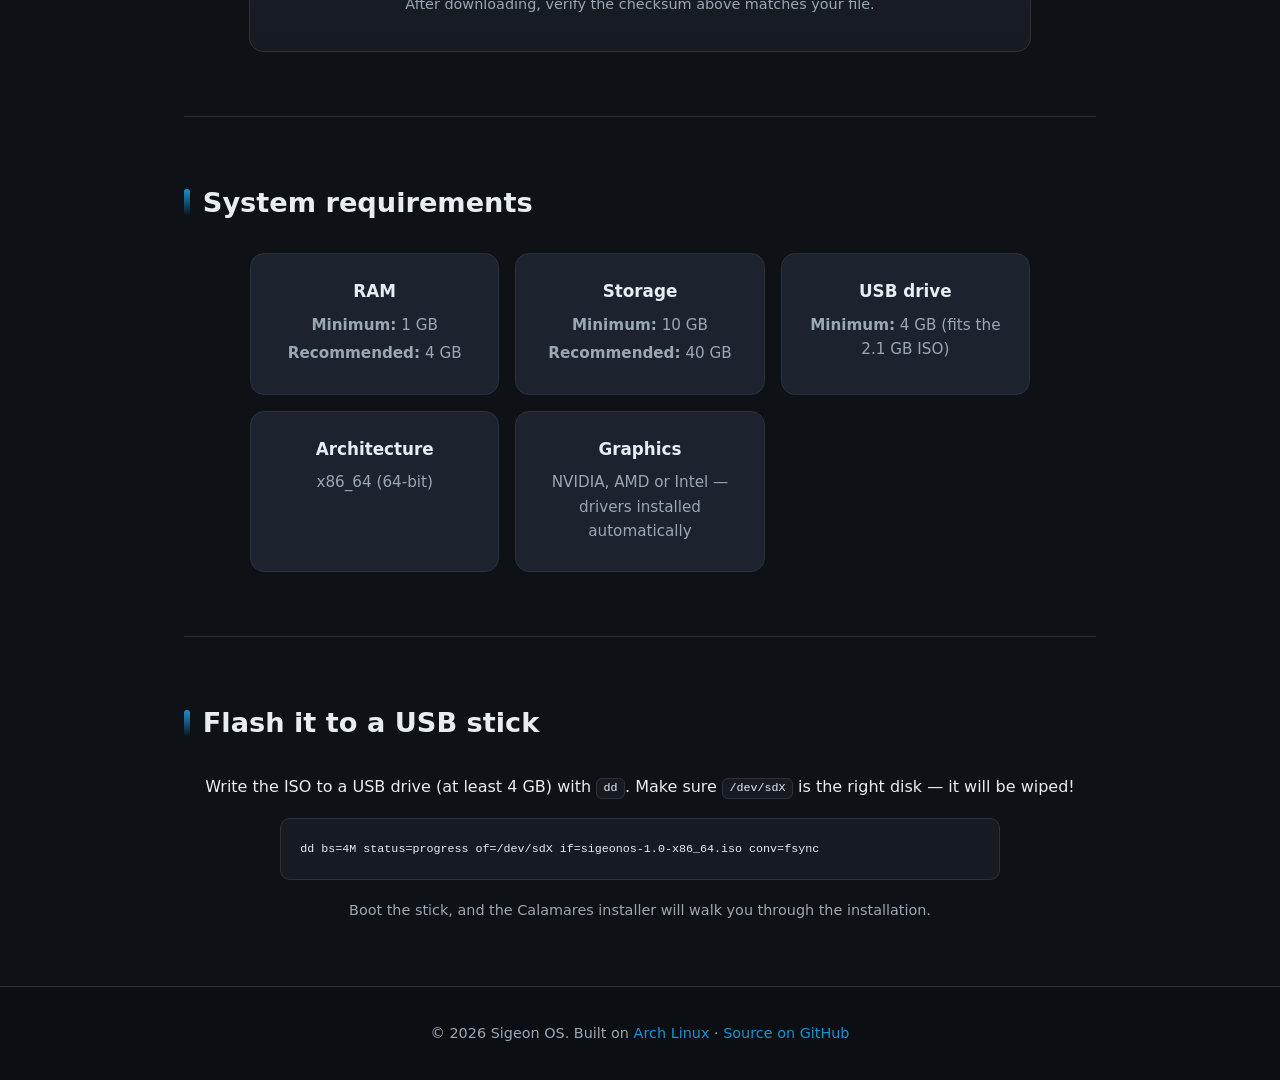
==== commit 75859fe3: "Design pass: apps showcase, hero badges, tagline" ====
--- a/index.html
+++ b/index.html
@@ -18,6 +18,7 @@
     </a>
     <nav>
       <a href="#features">Features</a>
+      <a href="#apps">Apps</a>
       <a href="#download">Download</a>
       <a href="#requirements">Requirements</a>
       <a href="#install">Install</a>
@@ -30,8 +31,15 @@
   <section class="hero">
     <img src="assets/logo.png" alt="Sigeon OS logo" class="hero-logo">
     <h1>Sigeon OS</h1>
-    <p class="tagline">Simple. Fast. Arch.</p>
+    <p class="tagline">Simple. Fast. Arch. — keeping the sky smooth.</p>
     <p class="sub">A fast, friendly Arch-based Linux distribution with everything you need to get started — and nothing you don't.</p>
+    <div class="hero-badges">
+      <span class="badge">Stable 1.0</span>
+      <span class="badge">Arch-based</span>
+      <span class="badge">Zero bloat</span>
+      <span class="badge">No telemetry</span>
+      <span class="badge">Open source</span>
+    </div>
     <a class="btn btn-primary" href="#download">Download now</a>
   </section>
 
@@ -61,6 +69,29 @@
       <div class="card">
         <h3>Open source</h3>
         <p>Everything is built in the open on GitHub under the GPL-3.0 license. Build it, tweak it, fork it.</p>
+      </div>
+    </div>
+  </section>
+
+  <section id="apps" class="apps">
+    <h2>Made for Sigeon OS</h2>
+    <p class="apps-sub">A suite of first-party apps that ship with the system — built for Sigeon OS, found nowhere else.</p>
+    <div class="grid">
+      <div class="card">
+        <h3>Sigeon Hello</h3>
+        <p>Welcome app with quick actions: system updates, drivers, terminal, DaVinci Resolve installer and the app store. Auto-launches on login (toggleable).</p>
+      </div>
+      <div class="card">
+        <h3>Sigeon Store</h3>
+        <p>A Flathub GUI store — browse apps with icons, search, and install in one click via Flatpak.</p>
+      </div>
+      <div class="card">
+        <h3>Sigeon Updater</h3>
+        <p>System update manager that keeps your rolling Arch base current.</p>
+      </div>
+      <div class="card">
+        <h3>Sigeon Drivers</h3>
+        <p>GPU, audio and printer driver installer — detects your hardware and does the work for you.</p>
       </div>
     </div>
   </section>
--- a/styles.css
+++ b/styles.css
@@ -97,7 +97,31 @@
   font-weight: 600;
   margin: 0.4rem 0 1rem;
 }
-.sub { color: var(--muted); max-width: 560px; margin: 0 auto 2.2rem; font-size: 1.05rem; }
+.sub { color: var(--muted); max-width: 560px; margin: 0 auto 1.6rem; font-size: 1.05rem; }
+
+.hero-badges {
+  display: flex;
+  flex-wrap: wrap;
+  justify-content: center;
+  gap: 0.6rem;
+  margin-bottom: 2rem;
+}
+
+.badge {
+  background: rgba(23, 147, 209, 0.12);
+  border: 1px solid var(--accent);
+  color: var(--accent);
+  border-radius: 999px;
+  padding: 0.35rem 0.9rem;
+  font-size: 0.85rem;
+  font-weight: 600;
+  transition: background 0.15s ease, transform 0.15s ease;
+}
+.badge:hover {
+  background: var(--accent);
+  color: #fff;
+  transform: translateY(-2px);
+}
 
 .btn {
   display: inline-block;
@@ -154,6 +178,10 @@
 .card h3 { font-size: 1.05rem; margin-bottom: 0.5rem; color: var(--accent); }
 .card p { color: var(--muted); font-size: 0.95rem; }
 
+.apps { text-align: center; }
+.apps .grid { text-align: left; }
+.apps-sub { color: var(--muted); margin-bottom: 1.8rem; }
+
 .screenshot { text-align: center; }
 .screenshot img {
   max-width: 100%;
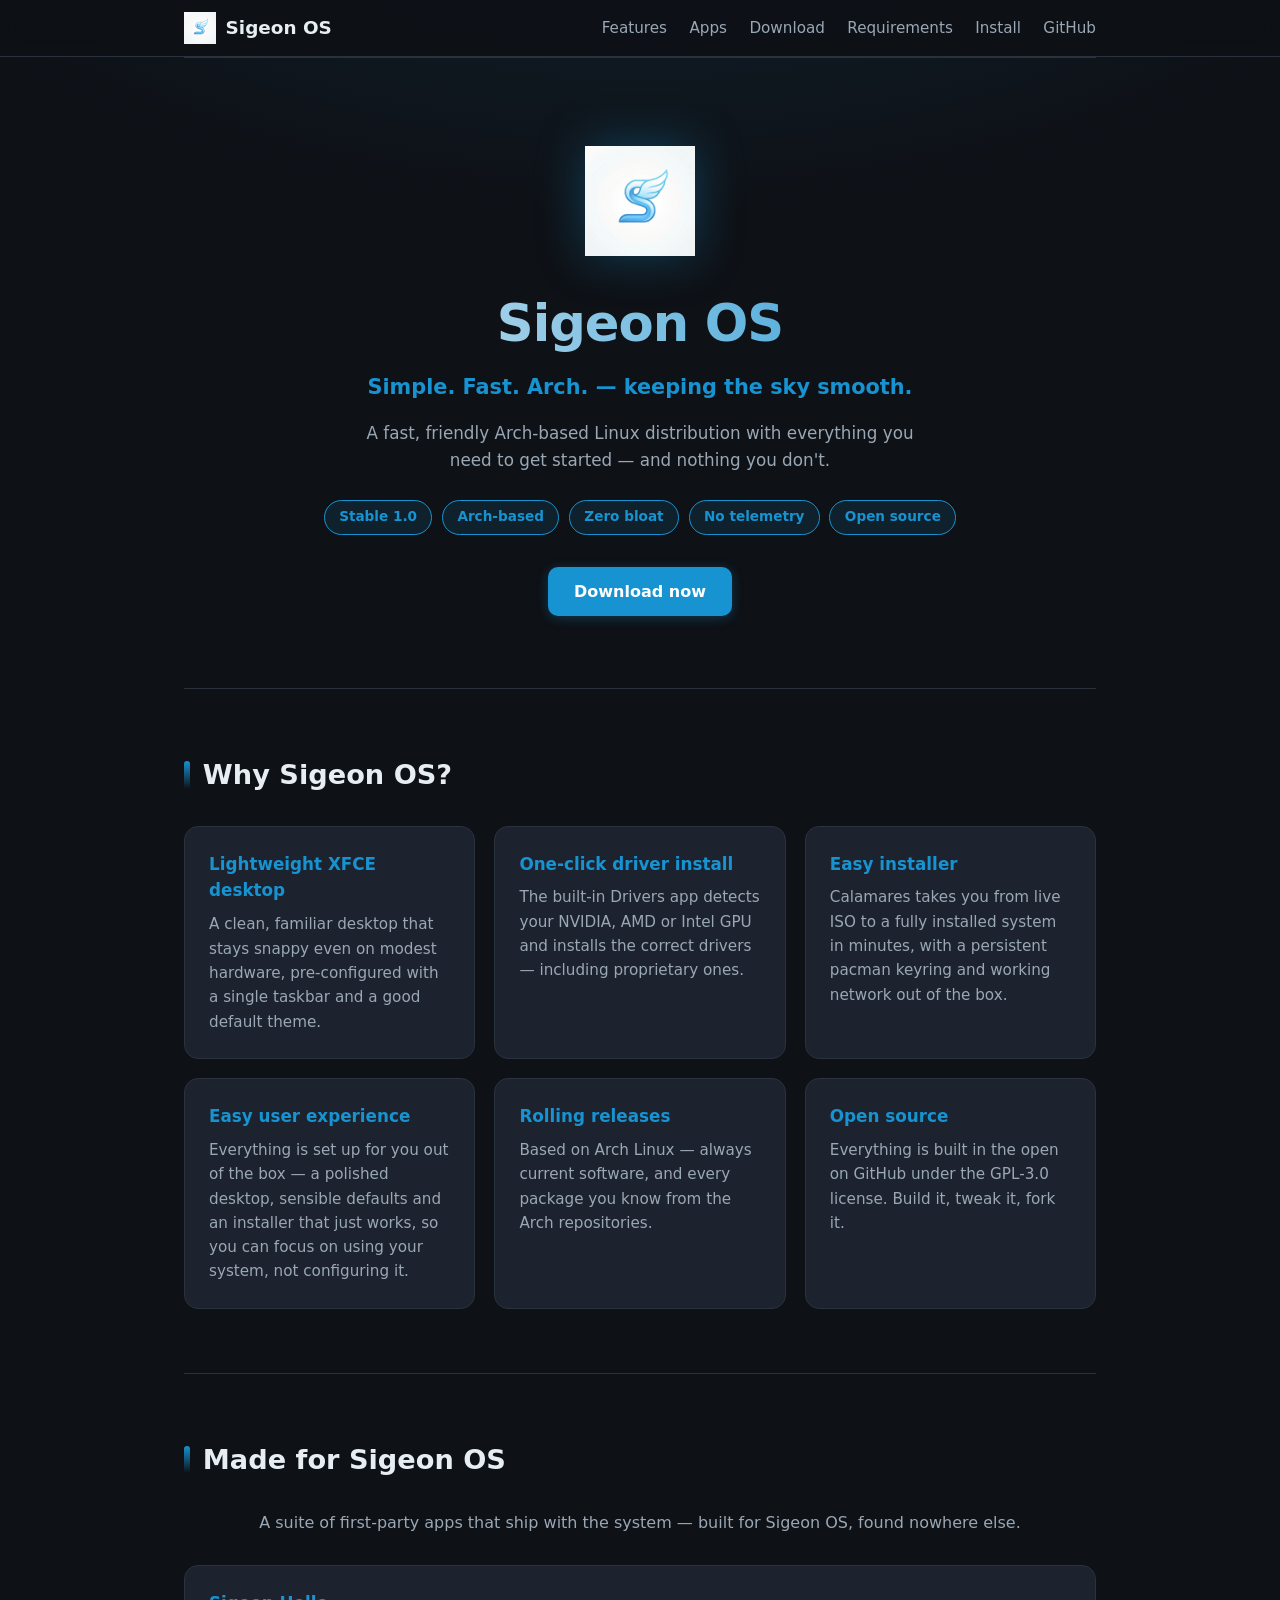
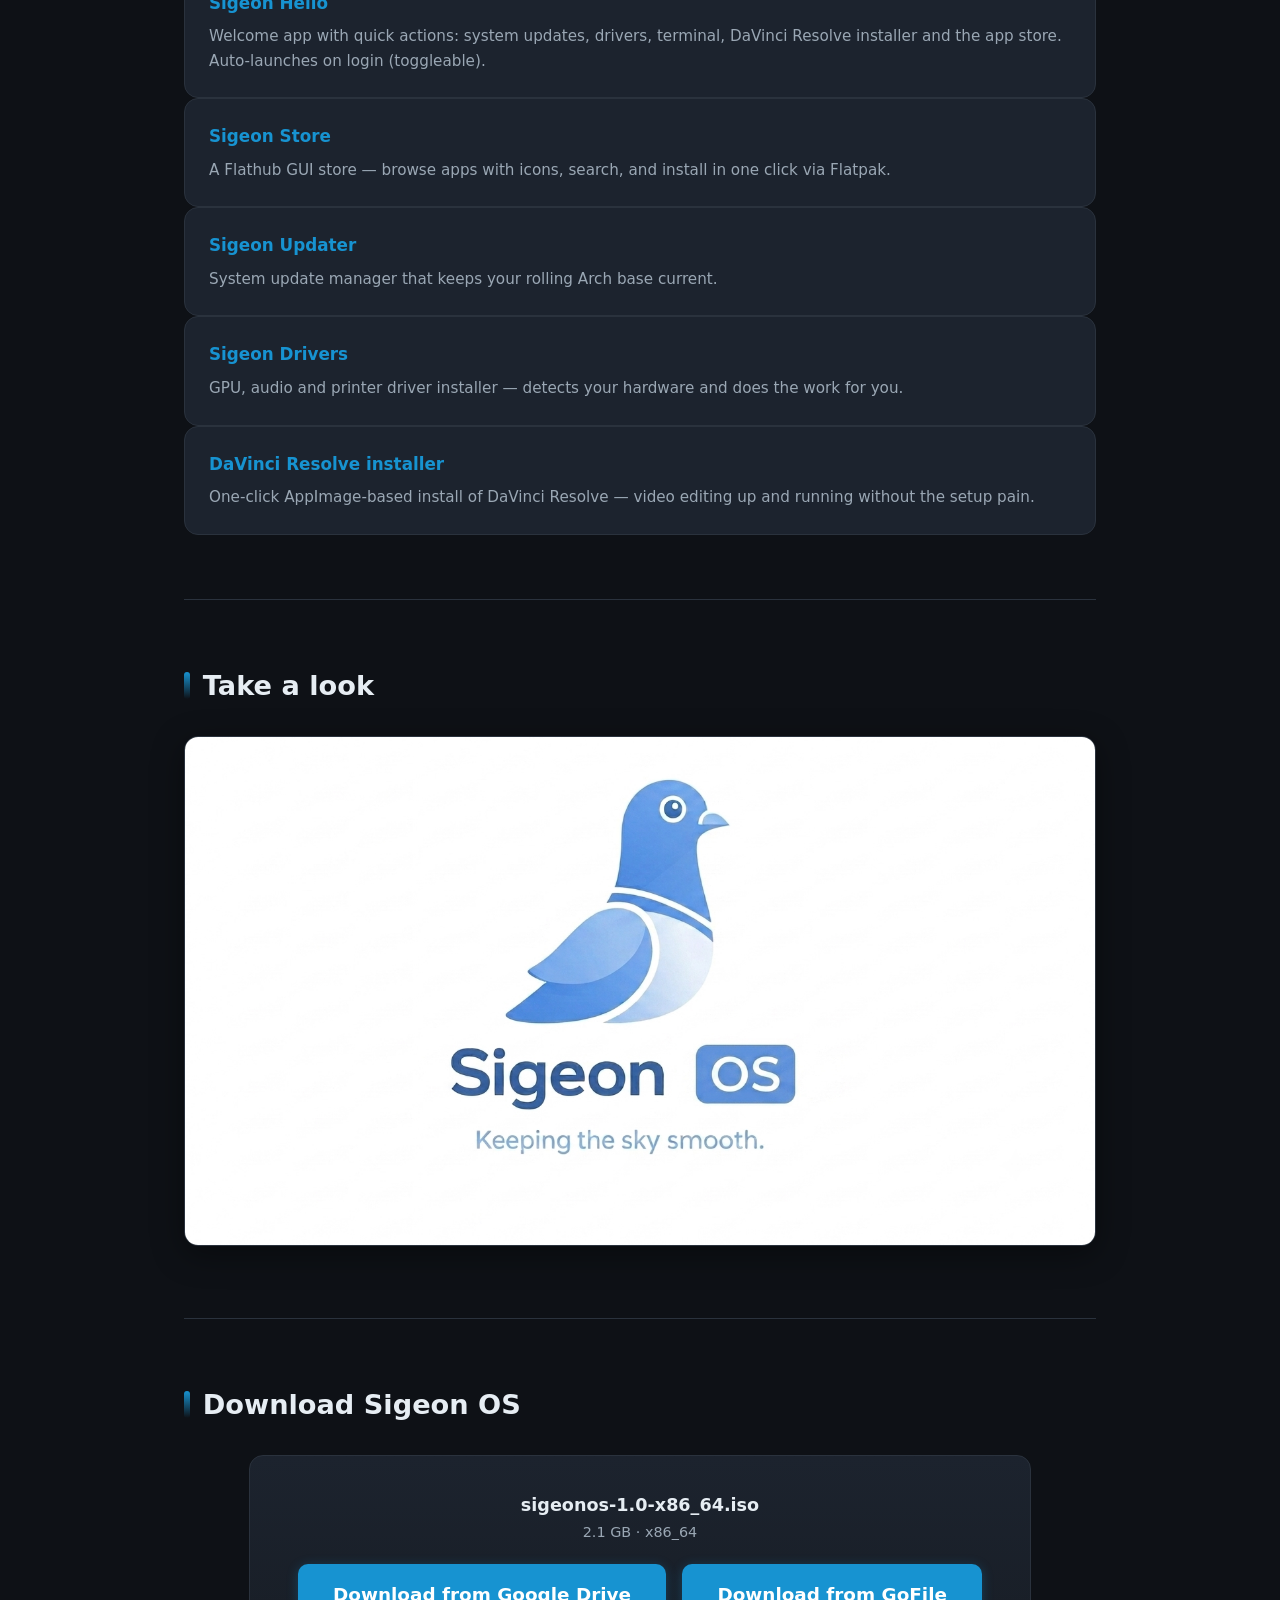
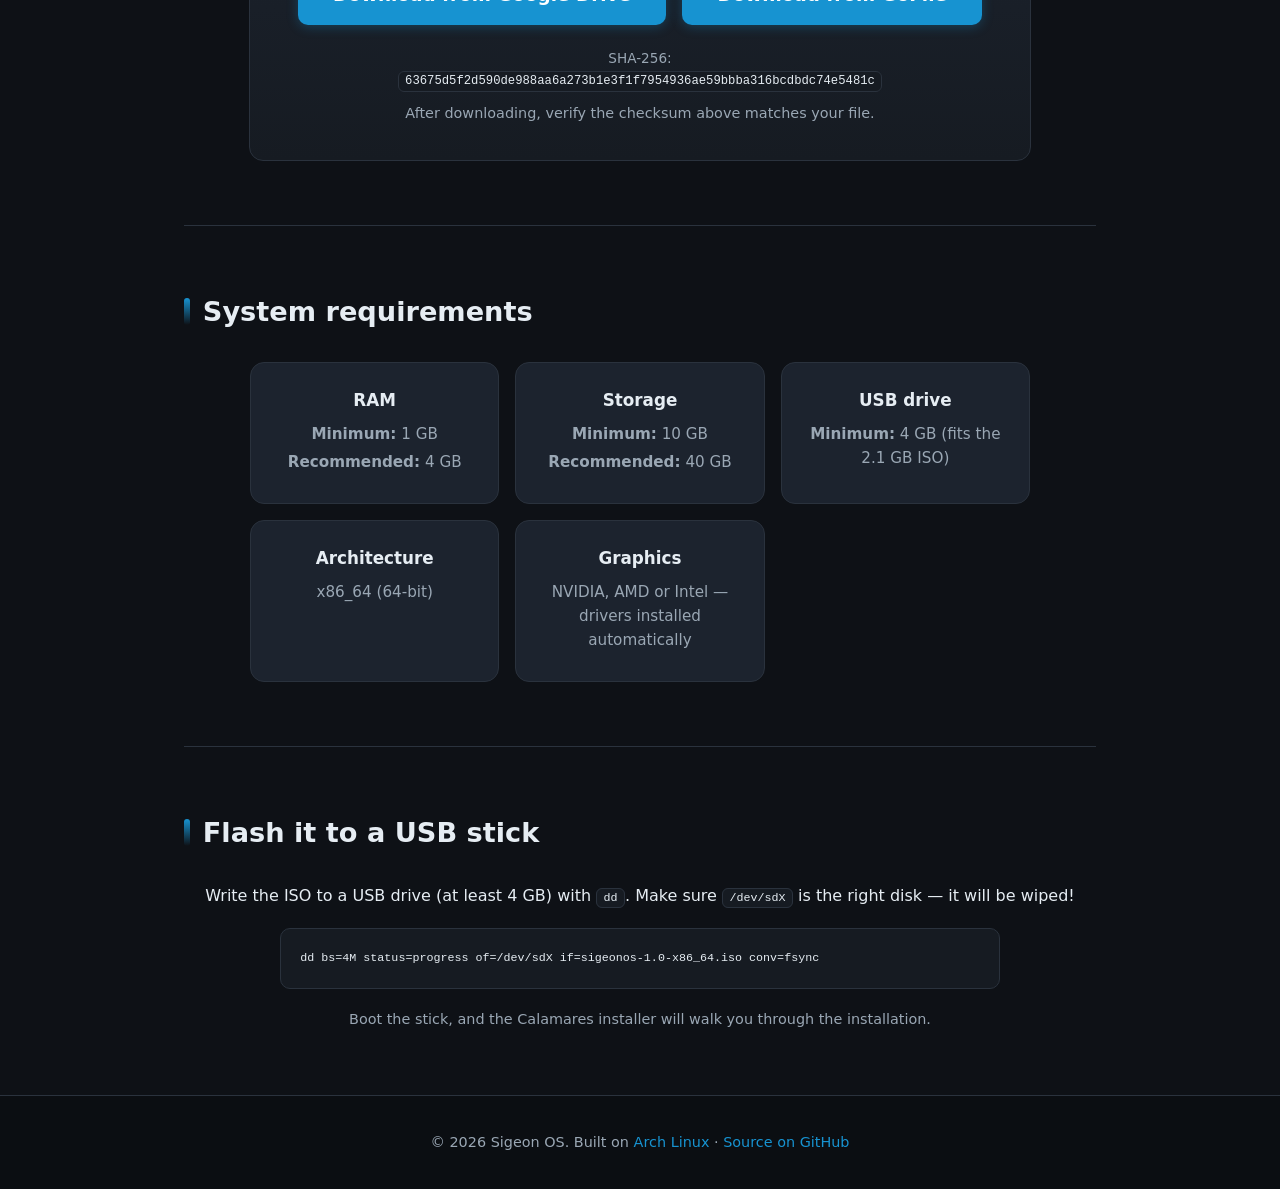
==== commit 55f84550: "Add DaVinci Resolve installer to apps" ====
--- a/index.html
+++ b/index.html
@@ -93,6 +93,10 @@
         <h3>Sigeon Drivers</h3>
         <p>GPU, audio and printer driver installer — detects your hardware and does the work for you.</p>
       </div>
+      <div class="card">
+        <h3>DaVinci Resolve installer</h3>
+        <p>One-click AppImage-based install of DaVinci Resolve — video editing up and running without the setup pain.</p>
+      </div>
     </div>
   </section>
 
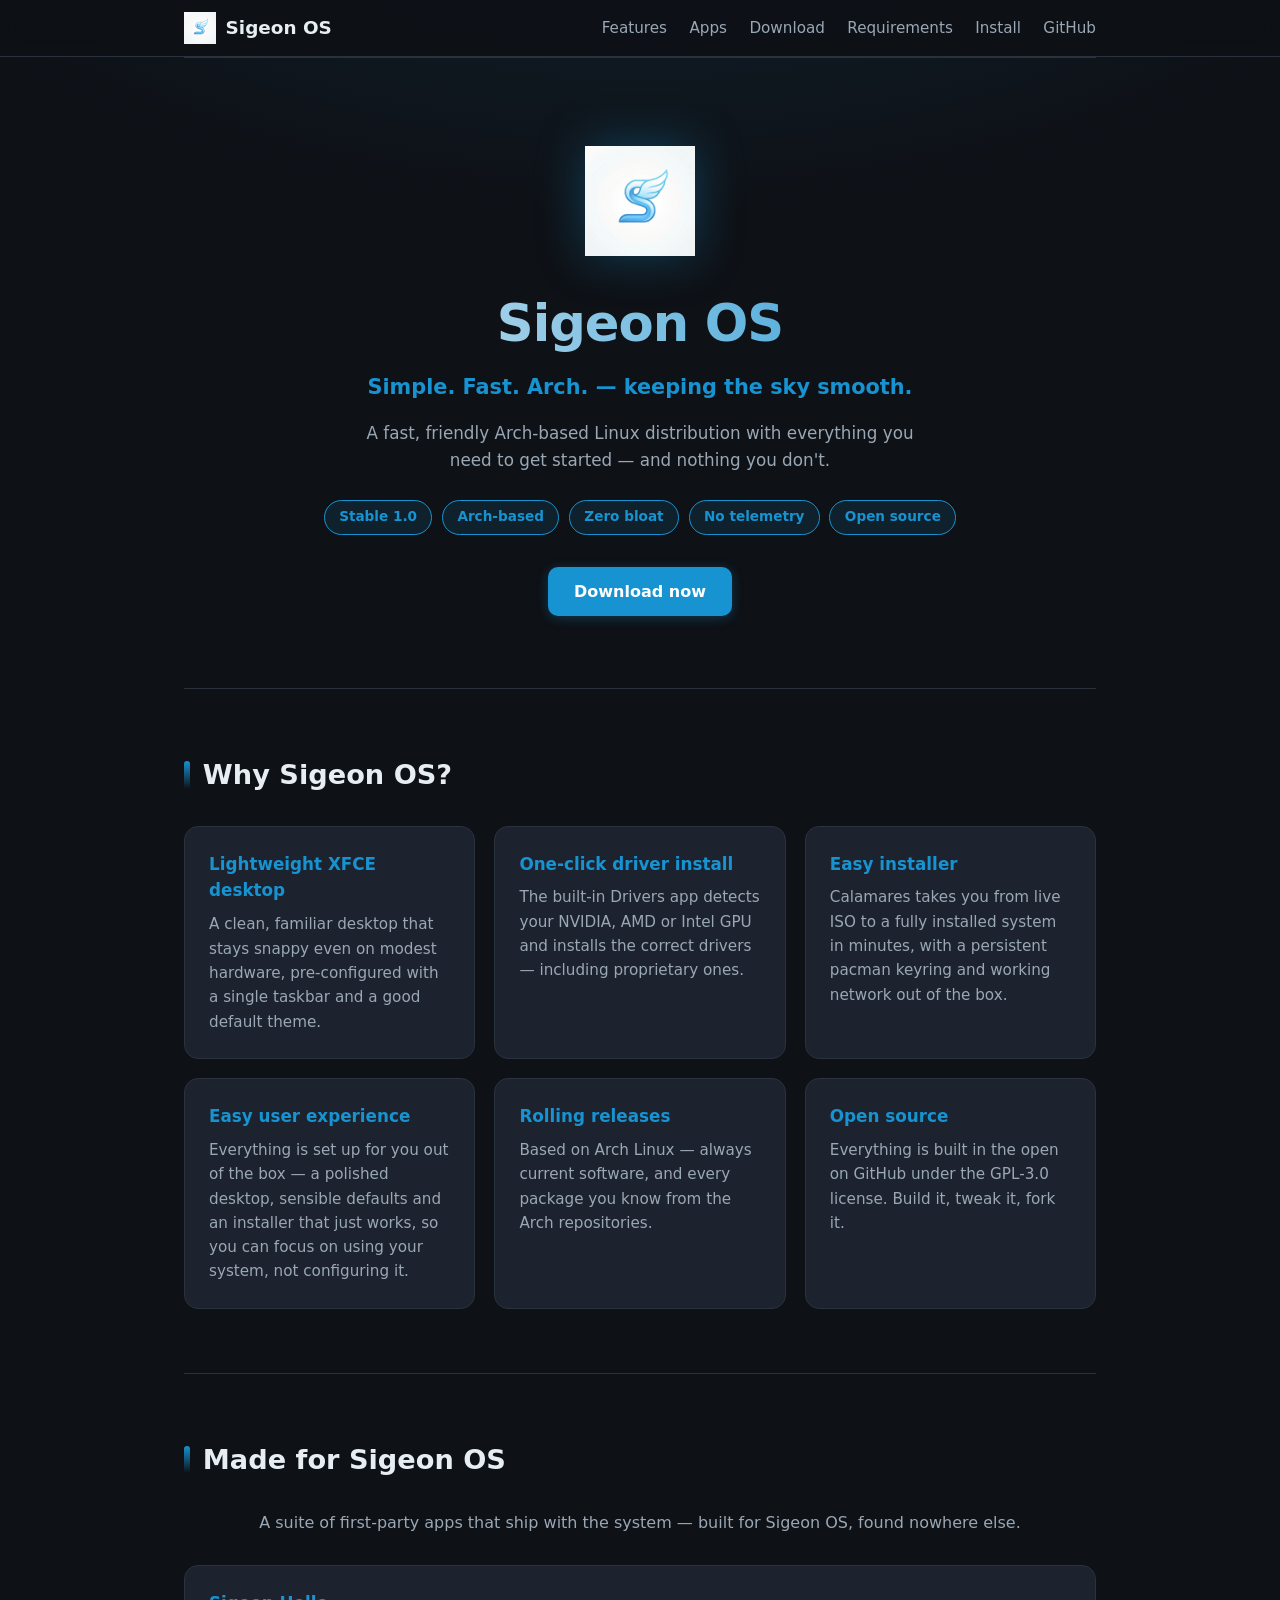
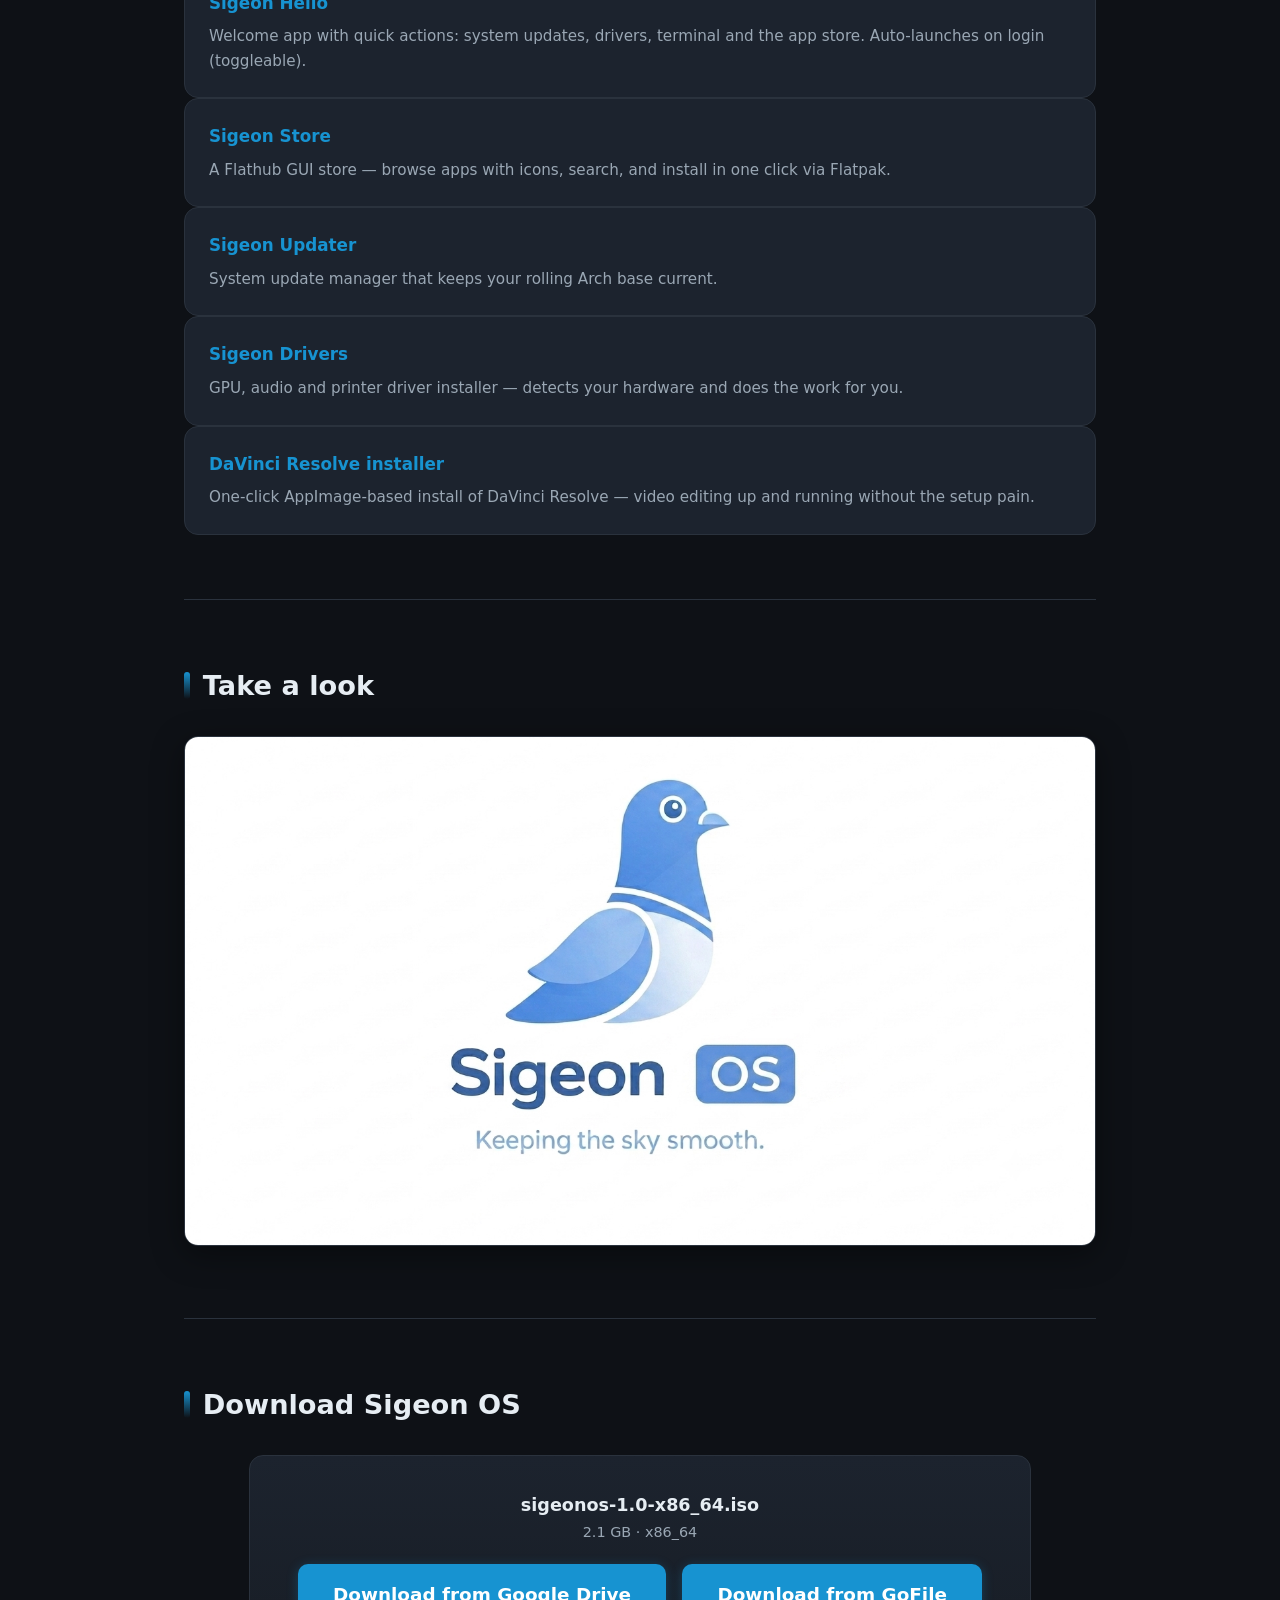
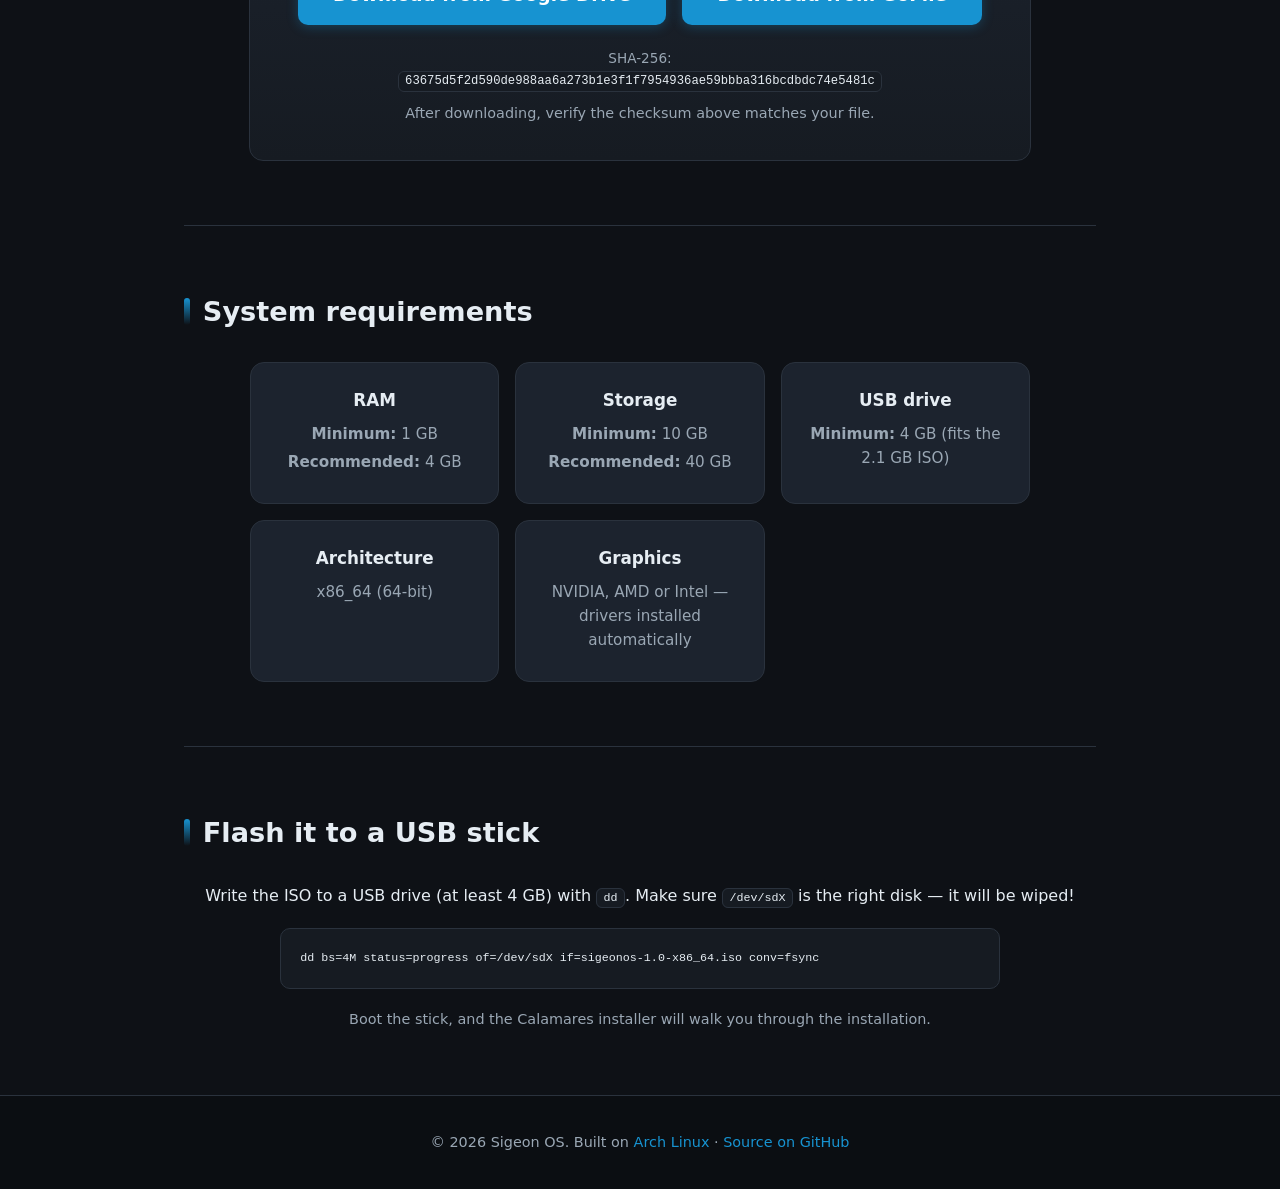
==== commit dac33f71: "DaVinci Resolve installer as standalone app" ====
--- a/index.html
+++ b/index.html
@@ -79,7 +79,7 @@
     <div class="grid">
       <div class="card">
         <h3>Sigeon Hello</h3>
-        <p>Welcome app with quick actions: system updates, drivers, terminal, DaVinci Resolve installer and the app store. Auto-launches on login (toggleable).</p>
+        <p>Welcome app with quick actions: system updates, drivers, terminal and the app store. Auto-launches on login (toggleable).</p>
       </div>
       <div class="card">
         <h3>Sigeon Store</h3>
